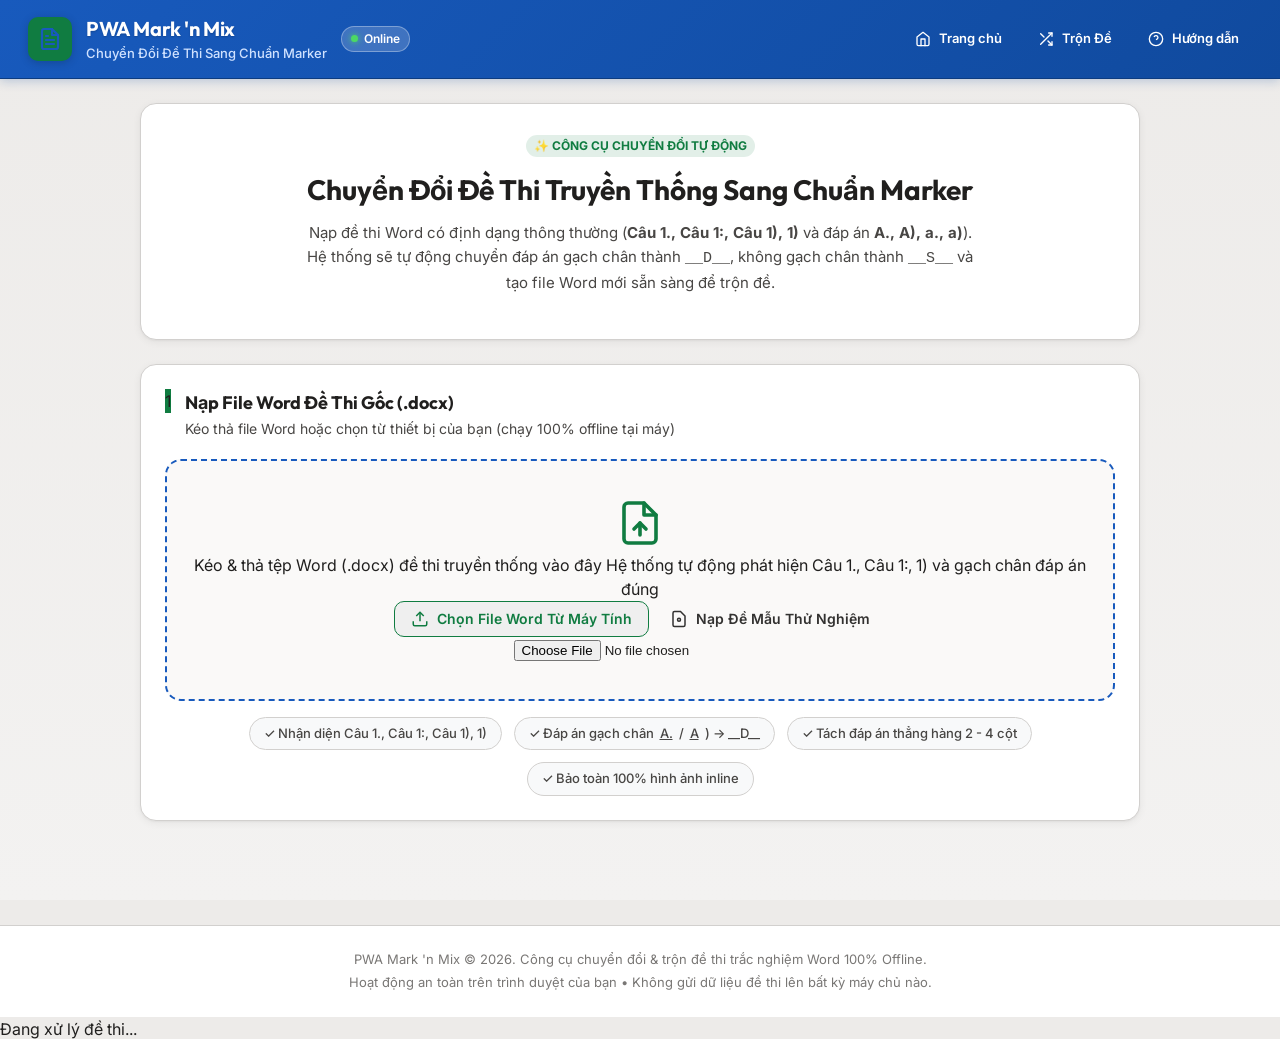
==== convert.html @ 6768a071 "feat: add automated docx marker conversion tool and UI" ====
<!DOCTYPE html>
<html lang="vi" data-theme="light">
<head>
  <meta charset="UTF-8">
  <meta name="viewport" content="width=device-width, initial-scale=1.0, viewport-fit=cover">
  <title>Chuyển Đổi Marker Tự Động - PWA Mark 'n Mix</title>
  <meta name="description" content="Công cụ chuyển đổi tự động đề thi Word truyền thống (Câu 1, 2... A, B, C, D... gạch chân đáp án) sang chuẩn marker __QUESTION__, __D__, __S__ và xuất file Word mới.">
  <meta name="theme-color" content="#185abd">
  <meta name="mobile-web-app-capable" content="yes">
  <meta name="apple-mobile-web-app-capable" content="yes">
  <meta name="apple-mobile-web-app-status-bar-style" content="black-translucent">
  <meta name="apple-mobile-web-app-title" content="Convert Marker">

  <link rel="manifest" href="./manifest.webmanifest">
  <link rel="icon" type="image/png" sizes="192x192" href="./icons/icon-192.png">
  <link rel="apple-touch-icon" href="./icons/icon-192.png">

  <!-- Google Fonts: Inter & Outfit -->
  <link rel="preconnect" href="https://fonts.googleapis.com">
  <link rel="preconnect" href="https://fonts.gstatic.com" crossorigin>
  <link href="https://fonts.googleapis.com/css2?family=Inter:wght@400;500;600;700&family=Outfit:wght@600;700;800&display=swap" rel="stylesheet">

  <link rel="stylesheet" href="./css/style.css">

  <!-- Thư viện nội bộ đọc & ghi Word DOCX -->
  <script src="./libs/jszip.min.js"></script>
  <script src="./libs/docx.umd.js"></script>
</head>
<body>
  <div class="app-layout">
    <!-- Header ứng dụng -->
    <header class="app-header">
      <div class="header-brand">
        <div class="brand-logo" aria-hidden="true" style="background: #107c41;">
          <svg width="24" height="24" viewBox="0 0 24 24" fill="none" stroke="currentColor" stroke-width="2.2" stroke-linecap="round" stroke-linejoin="round">
            <path d="M14 2H6a2 2 0 0 0-2 2v16a2 2 0 0 0 2 2h12a2 2 0 0 0 2-2V8z"></path>
            <polyline points="14 2 14 8 20 8"></polyline>
            <line x1="16" y1="13" x2="8" y2="13"></line>
            <line x1="16" y1="17" x2="8" y2="17"></line>
            <polyline points="10 9 9 9 8 9"></polyline>
          </svg>
        </div>
        <div class="brand-info">
          <h1 class="brand-title">PWA Mark 'n Mix</h1>
          <p class="brand-subtitle">Chuyển Đổi Đề Thi Sang Chuẩn Marker</p>
        </div>
        <div id="netStatus" class="net-status-pill online" title="Trạng thái kết nối">
          <span class="status-dot"></span>
          <span class="status-text">Online</span>
        </div>
      </div>

      <div class="header-actions">
        <!-- Nút Về Trang chủ -->
        <a href="./index.html" class="btn btn-ghost btn-sm" aria-label="Trang chủ" title="Quay về Bảng điều khiển Trang chủ">
          <svg width="16" height="16" viewBox="0 0 24 24" fill="none" stroke="currentColor" stroke-width="2" stroke-linecap="round" stroke-linejoin="round">
            <path d="M3 9l9-7 9 7v11a2 2 0 0 1-2 2H5a2 2 0 0 1-2-2z"></path>
            <polyline points="9 22 9 12 15 12 15 22"></polyline>
          </svg>
          <span class="btn-label">Trang chủ</span>
        </a>

        <!-- Nút Sang trang Trộn đề -->
        <a href="./mix.html" class="btn btn-ghost btn-sm" aria-label="Trộn đề" title="Đến công cụ Trộn đề thi">
          <svg width="16" height="16" viewBox="0 0 24 24" fill="none" stroke="currentColor" stroke-width="2" stroke-linecap="round" stroke-linejoin="round">
            <polyline points="16 3 21 3 21 8"></polyline>
            <line x1="4" y1="20" x2="21" y2="3"></line>
            <polyline points="21 16 21 21 16 21"></polyline>
            <line x1="15" y1="15" x2="21" y2="21"></line>
            <line x1="4" y1="4" x2="9" y2="9"></line>
          </svg>
          <span class="btn-label">Trộn Đề</span>
        </a>

        <!-- Nút Mở trang Hướng dẫn -->
        <a href="./huong-dan-marker.html" target="_blank" class="btn btn-ghost btn-sm" aria-label="Hướng dẫn sử dụng marker" title="Xem hướng dẫn chi tiết quy tắc đánh marker">
          <svg width="16" height="16" viewBox="0 0 24 24" fill="none" stroke="currentColor" stroke-width="2">
            <circle cx="12" cy="12" r="10"></circle>
            <path d="M9.09 9a3 3 0 0 1 5.83 1c0 2-3 3-3 3"></path>
            <line x1="12" y1="17" x2="12.01" y2="17"></line>
          </svg>
          <span class="btn-label">Hướng dẫn</span>
        </a>
      </div>
    </header>

    <!-- Nội dung chính -->
    <main class="convert-container">

      <!-- Banner Giới thiệu tính năng -->
      <section class="section-card" style="margin-bottom: 24px; text-align: center; padding: 28px 24px;">
        <span class="badge" style="background: rgba(16, 124, 65, 0.12); color: #107c41; font-weight: 700; margin-bottom: 12px; display: inline-block;">
          ✨ CÔNG CỤ CHUYỂN ĐỔI TỰ ĐỘNG
        </span>
        <h2 style="font-family: var(--font-heading); font-size: 1.75rem; color: var(--text-primary); margin-bottom: 10px;">
          Chuyển Đổi Đề Thi Truyền Thống Sang Chuẩn Marker
        </h2>
        <p style="color: var(--text-secondary); max-width: 680px; margin: 0 auto 16px; font-size: 0.9375rem; line-height: 1.6;">
          Nạp đề thi Word có định dạng thông thường (<strong>Câu 1., Câu 1:, Câu 1), 1)</strong> và đáp án <strong>A., A), a., a)</strong>). Hệ thống sẽ tự động chuyển đáp án gạch chân thành <code>__D__</code>, không gạch chân thành <code>__S__</code> và tạo file Word mới sẵn sàng để trộn đề.
        </p>
      </section>

      <!-- KHU VỰC NẠP FILE WORD TRUYỀN THỐNG -->
      <section class="section-card upload-section" aria-labelledby="uploadHeading" style="margin-bottom: 24px;">
        <div class="section-header">
          <div class="section-title-group">
            <div class="step-indicator" style="background: #107c41;">1</div>
            <div>
              <h2 id="uploadHeading" class="section-title">Nạp File Word Đề Thi Gốc (.docx)</h2>
              <p class="section-desc">Kéo thả file Word hoặc chọn từ thiết bị của bạn (chạy 100% offline tại máy)</p>
            </div>
          </div>
        </div>

        <div class="dropzone-container">
          <div id="dropzoneConvert" class="dropzone" tabindex="0" role="button" aria-label="Kéo thả file Word đề thi vào đây hoặc bấm để chọn file">
            <div class="dropzone-icon" aria-hidden="true" style="color: #107c41;">
              <svg width="48" height="48" viewBox="0 0 24 24" fill="none" stroke="currentColor" stroke-width="1.8" stroke-linecap="round" stroke-linejoin="round">
                <path d="M14 2H6a2 2 0 0 0-2 2v16a2 2 0 0 0 2 2h12a2 2 0 0 0 2-2V8z"></path>
                <polyline points="14 2 14 8 20 8"></polyline>
                <polyline points="12 18 12 12 9 15"></polyline>
                <polyline points="12 12 15 15"></polyline>
              </svg>
            </div>
            <div class="dropzone-text">
              <span class="dropzone-title">Kéo &amp; thả tệp Word (.docx) đề thi truyền thống vào đây</span>
              <span class="dropzone-hint">Hệ thống tự động phát hiện Câu 1., Câu 1:, 1) và gạch chân đáp án đúng</span>
            </div>
            <div class="dropzone-actions">
              <button id="btnSelectFile" type="button" class="btn btn-outline" style="border-color: #107c41; color: #107c41;">
                <svg width="18" height="18" viewBox="0 0 24 24" fill="none" stroke="currentColor" stroke-width="2">
                  <path d="M21 15v4a2 2 0 0 1-2 2H5a2 2 0 0 1-2-2v-4"/>
                  <polyline points="17 8 12 3 7 8"/>
                  <line x1="12" y1="3" x2="12" y2="15"/>
                </svg>
                <span>Chọn File Word Từ Máy Tính</span>
              </button>
              <button id="btnLoadSampleTrad" type="button" class="btn btn-ghost" title="Dùng thử dữ liệu mẫu truyền thống có sẵn">
                <svg width="18" height="18" viewBox="0 0 24 24" fill="none" stroke="currentColor" stroke-width="2">
                  <path d="M14 2H6a2 2 0 0 0-2 2v16a2 2 0 0 0 2 2h12a2 2 0 0 0 2-2V8z"></path>
                  <circle cx="12" cy="13" r="2"></circle>
                </svg>
                <span>Nạp Đề Mẫu Thử Nghiệm</span>
              </button>
            </div>
            <input id="fileInputConvert" type="file" accept=".docx,application/vnd.openxmlformats-officedocument.wordprocessingml.document" class="sr-only" aria-label="Chọn file docx">
          </div>
        </div>

        <div style="display: flex; gap: 12px; flex-wrap: wrap; margin-top: 16px; justify-content: center;">
          <span class="hub-feature-pill">✓ Nhận diện Câu 1., Câu 1:, Câu 1), 1)</span>
          <span class="hub-feature-pill">✓ Đáp án gạch chân <u>A.</u> / <u>A</u>) &rarr; __D__</span>
          <span class="hub-feature-pill">✓ Tách đáp án thẳng hàng 2 - 4 cột</span>
          <span class="hub-feature-pill">✓ Bảo toàn 100% hình ảnh inline</span>
        </div>
      </section>

      <!-- KHU VỰC KẾT QUẢ CHUYỂN ĐỔI (ẨN KHI CHƯA NẠP FILE) -->
      <div id="resultSection" class="hidden">

        <!-- Thanh thông tin file & Nút tải chính -->
        <div class="section-card" style="margin-bottom: 24px; padding: 20px 24px;">
          <div style="display: flex; align-items: center; justify-content: space-between; flex-wrap: wrap; gap: 16px;">
            <div style="display: flex; align-items: center; gap: 12px;">
              <div style="width: 40px; height: 40px; border-radius: 8px; background: rgba(16, 124, 65, 0.1); color: #107c41; display: flex; align-items: center; justify-content: center;">
                <svg width="22" height="22" viewBox="0 0 24 24" fill="none" stroke="currentColor" stroke-width="2">
                  <path d="M14 2H6a2 2 0 0 0-2 2v16a2 2 0 0 0 2 2h12a2 2 0 0 0 2-2V8z"></path>
                  <polyline points="14 2 14 8 20 8"></polyline>
                </svg>
              </div>
              <div>
                <div style="font-size: 0.8125rem; color: var(--text-muted); font-weight: 500;">Tệp nguồn đã phân tích:</div>
                <div id="sourceFileName" style="font-size: 1.0625rem; font-weight: 700; color: var(--text-primary);">de_thi.docx</div>
              </div>
            </div>

            <div style="display: flex; gap: 10px; flex-wrap: wrap;">
              <!-- Nút chính: Tải File Word Đã Gắn Marker -->
              <button id="btnDownloadConvertedDocx" class="btn btn-primary" type="button" style="background: #107c41; border-color: #107c41;">
                <svg width="18" height="18" viewBox="0 0 24 24" fill="none" stroke="currentColor" stroke-width="2">
                  <path d="M21 15v4a2 2 0 0 1-2 2H5a2 2 0 0 1-2-2v-4"/>
                  <polyline points="7 10 12 15 17 10"/>
                  <line x1="12" y1="15" x2="12" y2="3"/>
                </svg>
                <span>Tải File Word Đã Gắn Marker (.docx)</span>
              </button>

              <!-- Nút chuyển sang trang Trộn đề -->
              <button id="btnOpenInMixer" class="btn btn-outline" type="button" title="Mở trực tiếp file vừa chuyển đổi sang trang Trộn Đề">
                <svg width="18" height="18" viewBox="0 0 24 24" fill="none" stroke="currentColor" stroke-width="2">
                  <polyline points="16 3 21 3 21 8"></polyline>
                  <line x1="4" y1="20" x2="21" y2="3"></line>
                </svg>
                <span>Chuyển Sang Trộn Đề &rarr;</span>
              </button>
            </div>
          </div>
        </div>

        <!-- 4 Khối thống kê kết quả -->
        <div class="convert-stats-grid">
          <div class="convert-stat-card stat-q">
            <div class="convert-stat-icon">
              <svg width="22" height="22" viewBox="0 0 24 24" fill="none" stroke="currentColor" stroke-width="2">
                <circle cx="12" cy="12" r="10"></circle>
                <path d="M9.09 9a3 3 0 0 1 5.83 1c0 2-3 3-3 3"></path>
                <line x1="12" y1="17" x2="12.01" y2="17"></line>
              </svg>
            </div>
            <div class="convert-stat-info">
              <span id="statQuestions" class="convert-stat-val">0</span>
              <span class="convert-stat-label">Tổng số câu hỏi</span>
            </div>
          </div>

          <div class="convert-stat-card stat-d">
            <div class="convert-stat-icon">
              <svg width="22" height="22" viewBox="0 0 24 24" fill="none" stroke="currentColor" stroke-width="2">
                <polyline points="20 6 9 17 4 12"></polyline>
              </svg>
            </div>
            <div class="convert-stat-info">
              <span id="statD" class="convert-stat-val">0</span>
              <span class="convert-stat-label">Đáp án đúng (__D__)</span>
            </div>
          </div>

          <div class="convert-stat-card stat-s">
            <div class="convert-stat-icon">
              <svg width="22" height="22" viewBox="0 0 24 24" fill="none" stroke="currentColor" stroke-width="2">
                <line x1="18" y1="6" x2="6" y2="18"></line>
                <line x1="6" y1="6" x2="18" y2="18"></line>
              </svg>
            </div>
            <div class="convert-stat-info">
              <span id="statS" class="convert-stat-val">0</span>
              <span class="convert-stat-label">Đáp án sai (__S__)</span>
            </div>
          </div>

          <div class="convert-stat-card stat-warn">
            <div class="convert-stat-icon">
              <svg width="22" height="22" viewBox="0 0 24 24" fill="none" stroke="currentColor" stroke-width="2">
                <path d="M10.29 3.86L1.82 18a2 2 0 0 0 1.71 3h16.94a2 2 0 0 0 1.71-3L13.71 3.86a2 2 0 0 0-3.42 0z"></path>
                <line x1="12" y1="9" x2="12" y2="13"></line>
                <line x1="12" y1="17" x2="12.01" y2="17"></line>
              </svg>
            </div>
            <div class="convert-stat-info">
              <span id="statWarningsCount" class="convert-stat-val">0</span>
              <span class="convert-stat-label">Vấn đề cần lưu ý</span>
            </div>
          </div>
        </div>

        <!-- Khung hiển thị cảnh báo nếu có -->
        <div id="warningContainer" class="hidden" style="margin-bottom: 24px;"></div>

        <!-- Khung xem trước bản chuyển đổi -->
        <section class="section-card" style="margin-bottom: 32px;">
          <div class="preview-tabs-bar">
            <div class="preview-tabs-group">
              <button id="btnTabVisual" class="tab-btn active" type="button">
                <svg width="16" height="16" viewBox="0 0 24 24" fill="none" stroke="currentColor" stroke-width="2">
                  <rect x="3" y="3" width="18" height="18" rx="2" ry="2"></rect>
                  <line x1="9" y1="3" x2="9" y2="21"></line>
                </svg>
                <span>Xem Trước Trực Quan</span>
              </button>
              <button id="btnTabCode" class="tab-btn" type="button">
                <svg width="16" height="16" viewBox="0 0 24 24" fill="none" stroke="currentColor" stroke-width="2">
                  <polyline points="16 18 22 12 16 6"></polyline>
                  <polyline points="8 6 2 12 8 18"></polyline>
                </svg>
                <span>Mã Marker Thuần</span>
              </button>
            </div>

            <button id="btnCopyMarkerText" class="btn btn-ghost btn-sm" type="button" title="Sao chép toàn bộ mã marker">
              <svg width="16" height="16" viewBox="0 0 24 24" fill="none" stroke="currentColor" stroke-width="2">
                <rect x="9" y="9" width="13" height="13" rx="2" ry="2"></rect>
                <path d="M5 15H4a2 2 0 0 1-2-2V4a2 2 0 0 1 2-2h9a2 2 0 0 1 2 2v1"></path>
              </svg>
              <span>Sao Chép Mã Marker</span>
            </button>
          </div>

          <!-- Tab 1: Bản xem trước kiểu trang Word -->
          <div id="visualPreviewContainer"></div>

          <!-- Tab 2: Textarea mã marker -->
          <div id="codePreviewContainer" class="hidden">
            <textarea id="rawMarkerTextarea" class="raw-textarea" readonly spellcheck="false" title="Mã Marker của đề thi"></textarea>
          </div>
        </section>

      </div>

    </main>

    <!-- FOOTER -->
    <footer style="text-align: center; padding: 24px 20px; color: var(--text-muted); font-size: 0.8125rem; border-top: 1px solid var(--border-medium); background: var(--bg-surface);">
      <p style="margin-bottom: 4px;">PWA Mark 'n Mix &copy; 2026. Công cụ chuyển đổi &amp; trộn đề thi trắc nghiệm Word 100% Offline.</p>
      <p>Hoạt động an toàn trên trình duyệt của bạn &bull; Không gửi dữ liệu đề thi lên bất kỳ máy chủ nào.</p>
    </footer>

    <!-- MODAL CẢNH BÁO HÌNH ẢNH KHÔNG PHẢI INLINE (FLOATING IMAGES) -->
    <div id="nonInlineModal" class="modal-backdrop" role="dialog" aria-modal="true" aria-labelledby="nonInlineModalTitle">
      <div class="modal-panel modal-panel-warning">
        <div class="modal-header">
          <div class="modal-title-group">
            <div class="modal-icon-badge warning" aria-hidden="true">
              <svg width="22" height="22" viewBox="0 0 24 24" fill="none" stroke="currentColor" stroke-width="2.2" stroke-linecap="round" stroke-linejoin="round">
                <path d="M10.29 3.86L1.82 18a2 2 0 0 0 1.71 3h16.94a2 2 0 0 0 1.71-3L13.71 3.86a2 2 0 0 0-3.42 0z"></path>
                <line x1="12" y1="9" x2="12" y2="13"></line>
                <line x1="12" y1="17" x2="12.01" y2="17"></line>
              </svg>
            </div>
            <div>
              <h3 id="nonInlineModalTitle" class="modal-title">Phát Hiện Hình Ảnh Chưa Đặt In Line with Text</h3>
              <p class="modal-subtitle">Chỉ định dạng <strong>In Line with Text</strong> mới đảm bảo bám đúng vào câu hỏi</p>
            </div>
          </div>
          <button id="btnCloseNonInlineModal" class="btn-icon modal-close-btn" aria-label="Đóng cảnh báo" title="Đóng cửa sổ (Esc)">
            <svg width="20" height="20" viewBox="0 0 24 24" fill="none" stroke="currentColor" stroke-width="2.5" stroke-linecap="round" stroke-linejoin="round">
              <line x1="18" y1="6" x2="6" y2="18"></line>
              <line x1="6" y1="6" x2="18" y2="18"></line>
            </svg>
          </button>
        </div>

        <div class="modal-body">
          <div class="alert-box alert-warning">
            <div class="alert-content">
              Phát hiện <strong id="nonInlineCount">0 hình ảnh</strong> trong file Word gốc đang ở dạng <strong>ảnh nổi (Square, Tight, Behind/In Front of Text...)</strong>.
              <br>Trong Word, bạn vui lòng bấm chuột phải vào ảnh &rarr; <strong>Wrap Text</strong> &rarr; Chọn <strong>In Line with Text</strong> để ảnh không bị trôi khi trộn đề.
            </div>
          </div>
          <div id="nonInlineList" class="non-inline-list"></div>
        </div>

        <div class="modal-footer">
          <button id="btnDismissNonInline" class="btn btn-primary" type="button">Đã Hiểu, Tiếp Tục</button>
        </div>
      </div>
    </div>

    <!-- MÀN HÌNH CHỜ XỬ LÝ (LOADING OVERLAY) -->
    <div id="loadingOverlay" class="loading-overlay" role="status" aria-live="assertive">
      <div class="loading-card">
        <div class="loading-spinner"></div>
        <p id="loadingMessage" class="loading-text">Đang xử lý đề thi...</p>
      </div>
    </div>

    <!-- Toast / Snackbar thông báo -->
    <div id="snackbar" class="snackbar" role="status" aria-live="polite"></div>
  </div>

  <!-- Script bó ứng dụng độc lập -->
  <script src="./js/convert.bundle.js"></script>
</body>
</html>
---- css/style.css ----
/* ==========================================================================
   PWA Mark 'n Mix - Design System & Modern Stylesheet
   Colors, Glassmorphism, Micro-interactions, Responsive Layout
   ========================================================================== */

:root {
  /* Microsoft Word 365 Light Theme (Duy nhất) */
  --bg-primary: #edebe9;         /* Nền canvas xám đặc trưng trang soạn thảo Word */
  --bg-surface: #ffffff;         /* Nền giấy trắng tinh khiết của tài liệu Word */
  --bg-surface-elevated: #f8f9fa;/* Nền dải Ribbon & Card */
  --bg-surface-hover: #e5e5e5;   /* Màu hover trung tính chuẩn Fluent UI */
  --bg-input: #ffffff;           /* Ô nhập liệu nền trắng */

  --border-subtle: #edebe9;
  --border-medium: #d2d0ce;      /* Viền xám trang Word chuẩn */
  --border-focus: #185abd;       /* Xanh dương thương hiệu Microsoft Word */

  --text-primary: #201f1e;       /* Màu chữ đen than chuẩn Fluent */
  --text-secondary: #484644;     /* Màu chữ thứ cấp */
  --text-muted: #797775;         /* Màu chữ chú thích mờ */

  /* Microsoft Word Brand Blue */
  --primary: #185abd;            /* Xanh Word 365 */
  --primary-hover: #104a9e;      /* Xanh Word đậm khi hover */
  --primary-glow: rgba(24, 90, 189, 0.28);
  --primary-subtle: rgba(24, 90, 189, 0.08);

  /* Semantic Colors */
  --success: #107c41;            /* Xanh lá Microsoft Excel/Office */
  --success-glow: rgba(16, 124, 65, 0.2);
  --success-subtle: rgba(16, 124, 65, 0.08);

  --danger: #c42b1c;             /* Đỏ Microsoft Office */
  --danger-glow: rgba(196, 43, 28, 0.2);
  --danger-subtle: rgba(196, 43, 28, 0.08);

  --warning: #d83b01;            /* Cam Office */
  --warning-subtle: rgba(216, 59, 1, 0.08);

  --radius-sm: 6px;
  --radius-md: 10px;
  --radius-lg: 16px;
  --radius-xl: 22px;
  --radius-full: 9999px;

  --shadow-sm: 0 1px 3px rgba(0, 0, 0, 0.07);
  --shadow-md: 0 3px 10px rgba(0, 0, 0, 0.07), 0 1px 3px rgba(0, 0, 0, 0.04);
  --shadow-lg: 0 8px 24px rgba(0, 0, 0, 0.1), 0 2px 6px rgba(0, 0, 0, 0.05);
  --shadow-glow: 0 0 18px rgba(24, 90, 189, 0.25);

  --font-sans: 'Inter', -apple-system, BlinkMacSystemFont, 'Segoe UI', Roboto, sans-serif;
  --font-heading: 'Outfit', var(--font-sans);

  --transition-fast: 0.15s ease;
  --transition-normal: 0.25s cubic-bezier(0.4, 0, 0.2, 1);
}

[data-theme="light"] {
  /* Đồng bộ đầy đủ các biến cho data-theme="light" */
  --bg-primary: #edebe9;
  --bg-surface: #ffffff;
  --bg-surface-elevated: #f8f9fa;
  --bg-surface-hover: #e5e5e5;
  --bg-input: #ffffff;
  --border-subtle: #edebe9;
  --border-medium: #d2d0ce;
  --border-focus: #185abd;
  --text-primary: #201f1e;
  --text-secondary: #484644;
  --text-muted: #797775;
  --primary: #185abd;
  --primary-hover: #104a9e;
  --primary-glow: rgba(24, 90, 189, 0.28);
  --primary-subtle: rgba(24, 90, 189, 0.08);
  --success: #107c41;
  --danger: #c42b1c;
  --warning: #d83b01;
}

/* Base Reset */
*, *::before, *::after {
  box-sizing: border-box;
  margin: 0;
  padding: 0;
}

html {
  font-size: 16px;
  -webkit-font-smoothing: antialiased;
  -moz-osx-font-smoothing: grayscale;
}

body {
  font-family: var(--font-sans);
  background-color: var(--bg-primary);
  color: var(--text-primary);
  line-height: 1.5;
  min-height: 100vh;
  background-image: linear-gradient(180deg, #edebe9 0%, #f3f2f1 100%);
  background-attachment: fixed;
}

.app-layout {
  display: flex;
  flex-direction: column;
  min-height: 100vh;
}

/* ==========================================================================
   Header Styles (Thanh Ribbon Chuẩn Microsoft Word)
   ========================================================================== */
.app-header {
  position: sticky;
  top: 0;
  z-index: 50;
  display: flex;
  align-items: center;
  justify-content: space-between;
  padding: 14px 28px;
  background: linear-gradient(135deg, #185abd 0%, #104a9e 100%);
  border-bottom: 1px solid #0d3c80;
  box-shadow: 0 2px 10px rgba(16, 74, 158, 0.25);
}

.header-brand {
  display: flex;
  align-items: center;
  gap: 14px;
}

.brand-logo {
  display: flex;
  align-items: center;
  justify-content: center;
  width: 44px;
  height: 44px;
  border-radius: var(--radius-md);
  background: linear-gradient(135deg, var(--primary), #8b5cf6);
  color: #ffffff;
  box-shadow: 0 4px 14px var(--primary-glow);
  flex-shrink: 0;
}

.brand-title {
  font-family: var(--font-heading);
  font-size: 1.25rem;
  font-weight: 700;
  letter-spacing: -0.02em;
  background: linear-gradient(to right, #ffffff, #cbd5e1);
  -webkit-background-clip: text;
  -webkit-text-fill-color: transparent;
}

.brand-subtitle {
  font-size: 0.8125rem;
  color: var(--text-muted);
  font-weight: 500;
}

.net-status-pill {
  display: inline-flex;
  align-items: center;
  gap: 6px;
  padding: 3px 9px;
  border-radius: var(--radius-full);
  font-size: 0.75rem;
  font-weight: 600;
  background: var(--bg-surface-elevated);
  border: 1px solid var(--border-subtle);
  color: var(--text-secondary);
}

.net-status-pill .status-dot {
  width: 7px;
  height: 7px;
  border-radius: 50%;
  background-color: var(--success);
  box-shadow: 0 0 8px var(--success);
}

.net-status-pill.offline .status-dot {
  background-color: var(--danger);
  box-shadow: 0 0 8px var(--danger);
}

.header-actions {
  display: flex;
  align-items: center;
  gap: 10px;
}

/* ==========================================================================
   Buttons & Core Controls
   ========================================================================== */
.btn {
  display: inline-flex;
  align-items: center;
  justify-content: center;
  gap: 8px;
  font-family: var(--font-sans);
  font-size: 0.875rem;
  font-weight: 600;
  border-radius: var(--radius-md);
  padding: 8px 16px;
  cursor: pointer;
  border: 1px solid transparent;
  transition: all var(--transition-fast);
  text-decoration: none;
  user-select: none;
}

.btn:focus-visible {
  outline: 2px solid var(--border-focus);
  outline-offset: 2px;
}

.btn-primary {
  background: linear-gradient(135deg, var(--primary), #4f46e5);
  color: #ffffff;
  box-shadow: 0 2px 8px var(--primary-glow);
}

.btn-primary:hover:not(:disabled) {
  background: linear-gradient(135deg, #4f46e5, #4338ca);
  box-shadow: 0 4px 14px var(--primary-glow);
  transform: translateY(-1px);
}

.btn-primary:disabled {
  opacity: 0.45;
  cursor: not-allowed;
  transform: none;
  box-shadow: none;
}

.btn-secondary {
  background: var(--bg-surface-elevated);
  color: var(--text-primary);
  border: 1px solid var(--border-medium);
}

.btn-secondary:hover:not(:disabled) {
  background: var(--bg-surface-hover);
  border-color: var(--text-muted);
}

.btn-ghost {
  background: transparent;
  color: var(--text-secondary);
}

.btn-ghost:hover:not(:disabled) {
  background: var(--bg-surface-hover);
  color: var(--text-primary);
}

.btn-icon {
  display: inline-flex;
  align-items: center;
  justify-content: center;
  width: 36px;
  height: 36px;
  border-radius: var(--radius-md);
  background: var(--bg-surface);
  border: 1px solid var(--border-subtle);
  color: var(--text-secondary);
  cursor: pointer;
  transition: all var(--transition-fast);
}

.btn-icon:hover {
  background: var(--bg-surface-hover);
  color: var(--text-primary);
  border-color: var(--border-medium);
}

.btn-sm {
  padding: 6px 12px;
  font-size: 0.8125rem;
}

.btn-xs {
  padding: 4px 10px;
  font-size: 0.75rem;
}

.btn-lg {
  padding: 12px 24px;
  font-size: 1rem;
}

.btn-xl {
  padding: 14px 32px;
  font-size: 1.0625rem;
}

.btn-block {
  width: 100%;
}

.hidden {
  display: none !important;
}

/* ==========================================================================
   Main Container & Cards
   ========================================================================== */
.main-container {
  max-width: 1200px;
  width: 100%;
  margin: 0 auto;
  padding: 24px 20px 80px 20px;
  display: flex;
  flex-direction: column;
  gap: 24px;
}

.section-card {
  background: var(--bg-surface);
  border: 1px solid var(--border-subtle);
  border-radius: var(--radius-lg);
  padding: 24px;
  box-shadow: var(--shadow-sm);
  transition: border-color var(--transition-fast);
}

.section-card:hover {
  border-color: var(--border-medium);
}

.section-header {
  display: flex;
  align-items: flex-start;
  justify-content: space-between;
  gap: 16px;
  margin-bottom: 20px;
}

.section-title-group {
  display: flex;
  align-items: flex-start;
  gap: 14px;
}

.section-icon {
  display: flex;
  align-items: center;
  justify-content: center;
  width: 40px;
  height: 40px;
  border-radius: var(--radius-md);
  background: var(--primary-subtle);
  color: var(--primary);
  flex-shrink: 0;
}

.section-title {
  font-family: var(--font-heading);
  font-size: 1.125rem;
  font-weight: 700;
  color: var(--text-primary);
}

.section-desc {
  font-size: 0.875rem;
  color: var(--text-secondary);
  margin-top: 2px;
}

/* ==========================================================================
   Upload & Dropzone Area
   ========================================================================== */
.upload-header-actions {
  display: flex;
  align-items: center;
  gap: 10px;
  flex-wrap: wrap;
}

.dropzone {
  display: block;
  position: relative;
  border: 2px dashed var(--border-medium);
  border-radius: var(--radius-lg);
  padding: 38px 24px;
  background: var(--bg-surface-elevated);
  text-align: center;
  cursor: pointer;
  transition: all var(--transition-normal);
  overflow: hidden;
  user-select: none;
}

.dropzone::before {
  content: '';
  position: absolute;
  inset: 0;
  background: radial-gradient(circle at center, var(--primary-subtle), transparent 70%);
  opacity: 0;
  transition: opacity var(--transition-normal);
  pointer-events: none;
}

.dropzone:hover, .dropzone.dragover {
  border-color: var(--primary);
  background: var(--bg-surface-hover);
  transform: translateY(-2px);
  box-shadow: 0 8px 24px var(--primary-glow);
}

.dropzone:hover::before, .dropzone.dragover::before {
  opacity: 1;
}

.file-input-hidden {
  position: absolute;
  width: 0.1px;
  height: 0.1px;
  opacity: 0;
  overflow: hidden;
  z-index: -1;
  pointer-events: none;
}

.dropzone-content {
  position: relative;
  z-index: 1;
  display: flex;
  flex-direction: column;
  align-items: center;
  gap: 12px;
}

.dropzone-icon-circle {
  display: flex;
  align-items: center;
  justify-content: center;
  width: 64px;
  height: 64px;
  border-radius: 50%;
  background: var(--primary-subtle);
  color: var(--primary);
  box-shadow: 0 4px 18px var(--primary-glow);
  transition: transform var(--transition-normal);
}

.dropzone:hover .dropzone-icon-circle {
  transform: scale(1.08);
}

.dropzone-primary-text {
  font-size: 1.0625rem;
  color: var(--text-primary);
  font-weight: 500;
}

.dropzone-btn-wrap {
  margin: 8px 0;
}

.dropzone-action-btn {
  pointer-events: none; /* Sự kiện click sẽ được chuyển trực tiếp đến label để mở file dialog ngay lập tức */
  box-shadow: 0 4px 14px var(--primary-glow);
  display: inline-flex;
  align-items: center;
  gap: 8px;
}

.dropzone-secondary-text {
  font-size: 0.8125rem;
  color: var(--text-muted);
  margin-top: 2px;
}

/* Loaded File Card */
.loaded-file-card {
  margin-top: 18px;
  padding: 16px 20px;
  background: var(--bg-surface-elevated);
  border: 1px solid var(--border-medium);
  border-radius: var(--radius-md);
  display: flex;
  flex-direction: column;
  gap: 14px;
  animation: fadeIn 0.3s ease;
}

.loaded-file-header {
  display: flex;
  align-items: center;
  gap: 16px;
}

.loaded-file-icon {
  display: flex;
  align-items: center;
  justify-content: center;
  width: 44px;
  height: 44px;
  border-radius: var(--radius-md);
  background: var(--success-subtle);
  color: var(--success);
  flex-shrink: 0;
}

.loaded-file-info {
  flex: 1;
  min-width: 0;
}

.file-name-row {
  display: flex;
  align-items: center;
  gap: 10px;
  margin-bottom: 4px;
}

.file-name {
  font-weight: 700;
  font-size: 0.9375rem;
  color: var(--text-primary);
  white-space: nowrap;
  overflow: hidden;
  text-overflow: ellipsis;
}

.badge {
  display: inline-flex;
  align-items: center;
  padding: 2px 8px;
  border-radius: var(--radius-full);
  font-size: 0.75rem;
  font-weight: 600;
}

.badge-success {
  background: var(--success-subtle);
  color: var(--success);
  border: 1px solid rgba(16, 185, 129, 0.3);
}

.badge-danger {
  background: var(--danger-subtle);
  color: var(--danger);
  border: 1px solid rgba(239, 68, 68, 0.3);
}

.file-meta-row {
  font-size: 0.8125rem;
  color: var(--text-secondary);
  display: flex;
  align-items: center;
  gap: 8px;
}

.bullet {
  color: var(--text-muted);
}

/* Error Banner */
.error-banner {
  background: var(--danger-subtle);
  border: 1px solid rgba(239, 68, 68, 0.35);
  border-radius: var(--radius-md);
  padding: 14px 18px;
  color: var(--text-primary);
}

.error-banner-header {
  display: flex;
  align-items: center;
  gap: 10px;
  color: var(--danger);
  font-weight: 700;
  margin-bottom: 8px;
}

.error-list {
  list-style: none;
  padding-left: 28px;
  display: flex;
  flex-direction: column;
  gap: 6px;
  font-size: 0.875rem;
}

.error-list li {
  position: relative;
  line-height: 1.4;
}

.error-list li::before {
  content: '•';
  position: absolute;
  left: -16px;
  color: var(--danger);
  font-size: 1.2rem;
}

/* ==========================================================================
   Image Warning Banner (Non-InLine Images)
   ========================================================================== */
.image-warning-banner {
  margin-top: 16px;
  background: #fffbeb;
  border: 1px solid #fde68a;
  border-left: 4px solid #f59e0b;
  border-radius: var(--radius-md);
  padding: 16px 20px;
  color: #1e293b;
  box-shadow: 0 4px 14px rgba(245, 158, 11, 0.08);
}

.image-warning-header {
  display: flex;
  align-items: flex-start;
  gap: 12px;
  margin-bottom: 12px;
}

.image-warning-icon-wrap {
  background: #fef3c7;
  color: #d97706;
  width: 36px;
  height: 36px;
  border-radius: 8px;
  display: flex;
  align-items: center;
  justify-content: center;
  flex-shrink: 0;
}

.image-warning-title-wrap {
  flex: 1;
}

.image-warning-title {
  font-weight: 700;
  font-size: 0.95rem;
  color: #92400e;
  margin-bottom: 4px;
}

.image-warning-desc {
  font-size: 0.875rem;
  color: #78350f;
  line-height: 1.5;
  margin: 0;
}

.image-warning-list-title {
  font-size: 0.8125rem;
  font-weight: 700;
  color: #b45309;
  text-transform: uppercase;
  letter-spacing: 0.5px;
  margin: 14px 0 8px 0;
}

.image-warning-list {
  list-style: none;
  padding: 0;
  margin: 0 0 14px 0;
  display: flex;
  flex-direction: column;
  gap: 8px;
}

.image-warning-item {
  display: flex;
  align-items: center;
  gap: 12px;
  background: #ffffff;
  border: 1px solid #fef08a;
  border-radius: 8px;
  padding: 10px 14px;
  box-shadow: 0 1px 3px rgba(0, 0, 0, 0.03);
}

.image-warning-thumb-box {
  width: 54px;
  height: 54px;
  border-radius: 6px;
  border: 1px solid #e2e8f0;
  background: #f8fafc;
  display: flex;
  align-items: center;
  justify-content: center;
  overflow: hidden;
  flex-shrink: 0;
}

.image-warning-thumb {
  width: 100%;
  height: 100%;
  object-fit: cover;
}

.image-warning-thumb-placeholder {
  font-size: 1.3rem;
}

.image-warning-details {
  flex: 1;
  min-width: 0;
  display: flex;
  flex-direction: column;
  gap: 3px;
}

.image-warning-name-row {
  display: flex;
  align-items: center;
  flex-wrap: wrap;
  gap: 8px;
}

.image-warning-name {
  font-size: 0.875rem;
  color: #1e293b;
  font-weight: 600;
}

.image-warning-snippet {
  font-size: 0.8125rem;
  color: #475569;
  white-space: nowrap;
  overflow: hidden;
  text-overflow: ellipsis;
}

.snippet-label {
  color: #94a3b8;
  font-weight: 500;
}

.image-warning-action-tip {
  font-size: 0.775rem;
  color: #b45309;
  font-weight: 500;
}

.image-warning-guide-card {
  background: rgba(254, 243, 199, 0.6);
  border: 1px dashed #f59e0b;
  border-radius: 8px;
  padding: 12px 16px;
  font-size: 0.84rem;
}

.guide-card-head {
  display: flex;
  align-items: center;
  gap: 8px;
  color: #92400e;
  font-size: 0.875rem;
  margin-bottom: 6px;
}

.guide-steps-list {
  margin: 0;
  padding-left: 20px;
  color: #78350f;
  line-height: 1.6;
}

.guide-steps-list li {
  margin-bottom: 3px;
}

.guide-tip-footer {
  margin-top: 8px;
  text-align: right;
}

.btn-guide-link {
  display: inline-flex;
  align-items: center;
  gap: 6px;
  font-size: 0.8125rem;
  font-weight: 600;
  color: #d97706;
  text-decoration: underline;
  transition: color 0.15s;
}

.btn-guide-link:hover {
  color: #b45309;
}

/* ==========================================================================
   Two-Column Configuration Layout
   ========================================================================== */
.config-grid {
  display: grid;
  grid-template-columns: 1fr 1fr;
  gap: 24px;
}

@media (max-width: 900px) {
  .config-grid {
    grid-template-columns: 1fr;
  }
}

.form-grid {
  display: grid;
  grid-template-columns: 1fr 1fr;
  gap: 16px;
}

@media (max-width: 580px) {
  .form-grid {
    grid-template-columns: 1fr;
  }
}

.form-group {
  display: flex;
  flex-direction: column;
  gap: 6px;
}

.form-group.full-width {
  grid-column: 1 / -1;
}

.form-label-row {
  display: flex;
  align-items: center;
  justify-content: space-between;
  gap: 8px;
}

.form-label {
  font-size: 0.8125rem;
  font-weight: 600;
  color: var(--text-secondary);
}

.field-warning-tag {
  display: inline-flex;
  align-items: center;
  gap: 4px;
  font-size: 0.72rem;
  font-weight: 700;
  color: #c42b1c;
  background: #fdf3f2;
  border: 1px solid #f8d7d5;
  padding: 1px 7px;
  border-radius: 4px;
  letter-spacing: 0.01em;
  animation: pulseWarning 2s infinite ease-in-out;
}

@keyframes pulseWarning {
  0%, 100% { opacity: 0.95; }
  50% { opacity: 0.6; }
}

.header-warning-notice {
  display: flex;
  align-items: center;
  gap: 10px;
  padding: 10px 14px;
  margin-bottom: 14px;
  background: #fff8f0;
  border: 1px solid #f9d9b7;
  border-left: 4px solid #d83b01;
  border-radius: var(--radius-sm, 4px);
  color: #7a2700;
  font-size: 0.8125rem;
  font-weight: 500;
  line-height: 1.4;
  transition: all var(--transition-fast);
}

.header-warning-notice .warning-icon {
  color: #d83b01;
  flex-shrink: 0;
}

.form-input, .form-select {
  font-family: var(--font-sans);
  font-size: 0.875rem;
  padding: 9px 12px;
  background: var(--bg-input);
  border: 1px solid var(--border-medium);
  border-radius: var(--radius-sm);
  color: var(--text-primary);
  transition: all var(--transition-fast);
  outline: none;
  width: 100%;
}

.form-input::placeholder {
  color: #a19f9d;
  font-style: italic;
  font-weight: 400;
}

.form-input.input-warning {
  border-color: #d83b01 !important;
  background-color: #fffdfc !important;
  box-shadow: 0 0 0 1px rgba(216, 59, 1, 0.25) !important;
}

.form-input.input-warning:focus {
  border-color: #c42b1c !important;
  box-shadow: 0 0 0 3px rgba(196, 43, 28, 0.2) !important;
}

.form-input:focus, .form-select:focus {
  border-color: var(--border-focus);
  box-shadow: 0 0 0 3px var(--primary-glow);
}

.form-input-sm {
  padding: 6px 10px;
  font-size: 0.8125rem;
}

/* Options Vertical List */
.options-vertical-list {
  display: flex;
  flex-direction: column;
  gap: 16px;
}

.option-row {
  display: flex;
  align-items: center;
  justify-content: space-between;
  gap: 16px;
  padding-bottom: 12px;
  border-bottom: 1px solid var(--border-subtle);
}

.option-row:last-child {
  border-bottom: none;
  padding-bottom: 0;
}

.option-label {
  display: flex;
  flex-direction: column;
}

.label-main {
  font-size: 0.875rem;
  font-weight: 600;
  color: var(--text-primary);
}

.label-hint {
  font-size: 0.75rem;
  color: var(--text-muted);
}

/* Stepper Component */
.stepper-box {
  display: inline-flex;
  align-items: center;
  border: 1px solid var(--border-medium);
  border-radius: var(--radius-sm);
  background: var(--bg-input);
  overflow: hidden;
}

.btn-stepper {
  width: 34px;
  height: 34px;
  display: flex;
  align-items: center;
  justify-content: center;
  background: transparent;
  border: none;
  color: var(--text-primary);
  font-size: 1.1rem;
  font-weight: 700;
  cursor: pointer;
  transition: background var(--transition-fast);
}

.btn-stepper:hover {
  background: var(--bg-surface-hover);
}

.stepper-input {
  width: 44px;
  height: 34px;
  text-align: center;
  background: transparent;
  border: none;
  color: var(--text-primary);
  font-weight: 700;
  font-size: 0.9375rem;
  outline: none;
  -moz-appearance: textfield;
}

.stepper-input::-webkit-outer-spin-button,
.stepper-input::-webkit-inner-spin-button {
  -webkit-appearance: none;
  margin: 0;
}

/* Exam Codes Chips */
.exam-codes-box {
  display: flex;
  flex-direction: column;
  gap: 8px;
  padding: 10px 14px;
  background: var(--bg-surface-elevated);
  border-radius: var(--radius-md);
  border: 1px solid var(--border-subtle);
}

.codes-label {
  font-size: 0.75rem;
  font-weight: 600;
  color: var(--text-secondary);
}

.exam-codes-container {
  display: flex;
  flex-wrap: wrap;
  gap: 8px;
}

.code-chip {
  display: inline-flex;
  align-items: center;
  gap: 4px;
  padding: 4px 10px;
  background: var(--bg-input);
  border: 1px solid var(--border-medium);
  border-radius: var(--radius-sm);
  font-size: 0.8125rem;
  font-weight: 700;
  color: var(--primary);
  cursor: pointer;
  transition: all var(--transition-fast);
}

.code-chip:hover {
  border-color: var(--primary);
  background: var(--primary-subtle);
}

.code-chip-input {
  width: 50px;
  padding: 2px 4px;
  font-size: 0.8125rem;
  font-weight: 700;
  color: var(--primary);
  background: var(--bg-input);
  border: 1px solid var(--primary);
  border-radius: var(--radius-sm);
  text-align: center;
  outline: none;
}

/* Segmented Control */
.segmented-control {
  display: inline-flex;
  padding: 3px;
  background: var(--bg-input);
  border: 1px solid var(--border-medium);
  border-radius: var(--radius-sm);
  gap: 2px;
}

.segment-item {
  position: relative;
  cursor: pointer;
}

.segment-item input {
  position: absolute;
  opacity: 0;
  pointer-events: none;
}

.segment-item span {
  display: block;
  padding: 5px 12px;
  border-radius: var(--radius-sm);
  font-size: 0.8125rem;
  font-weight: 600;
  color: var(--text-secondary);
  transition: all var(--transition-fast);
}

.segment-item input:checked + span {
  background: var(--primary);
  color: #ffffff;
  box-shadow: 0 2px 6px var(--primary-glow);
}

/* Switch Toggle */
.switch {
  position: relative;
  display: inline-block;
  width: 44px;
  height: 24px;
  flex-shrink: 0;
}

.switch input {
  opacity: 0;
  width: 0;
  height: 0;
}

.slider {
  position: absolute;
  cursor: pointer;
  inset: 0;
  background-color: var(--bg-surface-hover);
  border: 1px solid var(--border-medium);
  transition: var(--transition-normal);
  border-radius: var(--radius-full);
}

.slider::before {
  position: absolute;
  content: "";
  height: 18px;
  width: 18px;
  left: 2px;
  bottom: 2px;
  background-color: #ffffff;
  transition: var(--transition-normal);
  border-radius: 50%;
}

input:checked + .slider {
  background-color: var(--primary);
  border-color: var(--primary);
}

input:checked + .slider::before {
  transform: translateX(20px);
}

/* ==========================================================================
   Preview Section
   ========================================================================== */
.empty-state {
  text-align: center;
  padding: 44px 20px;
  color: var(--text-muted);
}

.empty-icon {
  margin-bottom: 12px;
  color: var(--text-muted);
}

.empty-title {
  font-size: 1rem;
  font-weight: 600;
  color: var(--text-secondary);
  margin-bottom: 6px;
}

.empty-desc {
  font-size: 0.875rem;
  max-width: 440px;
  margin: 0 auto;
}

.raw-view-container {
  margin-bottom: 20px;
  background: var(--bg-input);
  border: 1px solid var(--border-subtle);
  border-radius: var(--radius-md);
  padding: 14px;
}

.raw-view-header {
  display: flex;
  justify-content: space-between;
  font-size: 0.75rem;
  color: var(--text-muted);
  font-weight: 600;
  margin-bottom: 8px;
}

.raw-text-pre {
  font-family: ui-monospace, SFMono-Regular, Menlo, Monaco, Consolas, monospace;
  font-size: 0.8125rem;
  color: var(--text-secondary);
  white-space: pre-wrap;
  word-break: break-word;
  max-height: 220px;
  overflow-y: auto;
}

/* Group & Question Preview Cards */
.preview-group-box {
  margin-bottom: 24px;
  border: 1px solid var(--border-medium);
  border-radius: var(--radius-md);
  overflow: hidden;
  background: var(--bg-surface-elevated);
}

.preview-group-header {
  display: flex;
  align-items: center;
  justify-content: space-between;
  padding: 10px 16px;
  background: var(--bg-surface-hover);
  border-bottom: 1px solid var(--border-subtle);
  font-size: 0.875rem;
  font-weight: 700;
}

.group-mode-pill {
  display: inline-flex;
  align-items: center;
  gap: 6px;
  padding: 3px 8px;
  border-radius: var(--radius-sm);
  background: var(--primary-subtle);
  color: var(--primary);
  font-size: 0.75rem;
  font-weight: 700;
}

.preview-questions-list {
  display: flex;
  flex-direction: column;
  padding: 14px 16px;
  gap: 16px;
}

.question-card {
  padding: 16px;
  background: var(--bg-surface);
  border: 1px solid var(--border-subtle);
  border-radius: var(--radius-sm);
  display: flex;
  flex-direction: column;
  gap: 12px;
  font-family: 'Times New Roman', Times, serif;
  font-size: 1rem; /* 12pt */
}

.question-title-line {
  font-weight: 500;
  font-size: 1rem;
  color: var(--text-primary);
  line-height: 1.5;
  margin-bottom: 4px;
}

.question-title-line .exam-img-frame {
  margin: 6px 0 10px 0;
}

.question-qnum {
  color: var(--primary);
  font-weight: 700;
  margin-right: 6px;
}

.answers-grid {
  display: flex;
  flex-direction: column;
  gap: 8px;
  padding-left: 12px;
}

.answer-item {
  display: flex;
  align-items: flex-start;
  gap: 10px;
  font-size: 1rem;
  line-height: 1.5;
}

.ans-pill {
  display: inline-flex;
  align-items: center;
  justify-content: center;
  gap: 4px;
  padding: 1px 8px;
  border-radius: var(--radius-sm, 4px);
  font-size: 0.75rem;
  font-weight: 700;
  flex-shrink: 0;
  height: 22px;
  line-height: 22px;
  margin-top: 1px;
  letter-spacing: 0.02em;
}

.ans-pill.d {
  background-color: #107c41 !important;
  color: #ffffff !important;
  border: 1px solid #0e6b37 !important;
  box-shadow: 0 1px 2px rgba(16, 124, 65, 0.25);
}

.ans-pill.s {
  background-color: #d13438 !important;
  color: #ffffff !important;
  border: 1px solid #b71c1c !important;
  box-shadow: 0 1px 2px rgba(209, 52, 56, 0.25);
}

.ans-pill .lock-icon {
  font-size: 0.72rem;
  color: #ffffff !important;
  margin-left: 2px;
}

.answer-text {
  color: var(--text-primary);
  flex: 1;
  min-width: 0;
  line-height: 1.5;
  word-break: break-word;
}

/* Preserved run formatting from Word docx */
.q-bold {
  font-weight: 700;
  color: var(--text-primary);
}

.q-italic {
  font-style: italic;
}

.q-underline {
  text-decoration: underline;
  text-underline-offset: 2px;
}

/* ==========================================================================
   Exam Image Display (Bảo toàn chuẩn Frame & Tỉ lệ từ file Word gốc)
   ========================================================================== */
.exam-img-frame {
  display: inline-block;
  vertical-align: top;
  max-width: 100%;
  margin: 2px 6px;
}

.answer-item .exam-img-frame {
  margin: 2px 6px 4px 6px;
  vertical-align: top;
}

.exam-preview-img {
  display: block;
  max-width: 100%;
  height: auto;
  border-radius: var(--radius-sm, 4px);
  border: 1px solid var(--border-medium);
  background: #ffffff;
  box-shadow: 0 1px 3px rgba(0, 0, 0, 0.08);
  transition: transform var(--transition-fast), box-shadow var(--transition-fast), border-color var(--transition-fast);
  cursor: zoom-in;
}

.exam-preview-img:hover {
  transform: translateY(-1px);
  border-color: var(--primary);
  box-shadow: 0 4px 14px rgba(99, 102, 241, 0.22);
}

/* Modal Phóng to chi tiết ảnh (Image Lightbox) */
.modal-panel-img {
  max-width: 720px;
  background: var(--bg-surface);
}

.modal-body-img {
  display: flex;
  align-items: center;
  justify-content: center;
  padding: 24px;
  background: #090d16;
  border-radius: var(--radius-sm);
  overflow: auto;
}

.lightbox-img-full {
  max-width: 100%;
  max-height: 70vh;
  object-fit: contain;
  border-radius: 4px;
  box-shadow: 0 8px 32px rgba(0, 0, 0, 0.5);
  background: #ffffff;
}

/* ==========================================================================
   Action Footer
   ========================================================================== */
.action-footer {
  display: flex;
  justify-content: center;
  padding: 20px 0;
}

.btn-mix {
  min-width: 320px;
  height: 56px;
  font-size: 1.125rem;
  border-radius: var(--radius-xl);
  box-shadow: 0 8px 28px var(--primary-glow);
}

.btn-mix:hover:not(:disabled) {
  box-shadow: 0 12px 36px var(--primary-glow);
  transform: translateY(-2px);
}

/* ==========================================================================
   Modal Dialogs
   ========================================================================== */
.modal-backdrop {
  position: fixed;
  inset: 0;
  z-index: 100;
  background-color: rgba(0, 0, 0, 0.7);
  backdrop-filter: blur(8px);
  -webkit-backdrop-filter: blur(8px);
  display: flex;
  align-items: center;
  justify-content: center;
  padding: 20px;
  opacity: 0;
  pointer-events: none;
  transition: opacity var(--transition-normal);
}

.modal-backdrop.active {
  opacity: 1;
  pointer-events: auto;
}

.modal-panel {
  background: var(--bg-surface);
  border: 1px solid var(--border-medium);
  border-radius: var(--radius-xl);
  max-width: 660px;
  width: 100%;
  max-height: 90vh;
  display: flex;
  flex-direction: column;
  box-shadow: var(--shadow-lg);
  transform: scale(0.95);
  transition: transform var(--transition-normal);
  overflow: hidden;
}

.modal-backdrop.active .modal-panel {
  transform: scale(1);
}

.modal-panel-sm {
  max-width: 440px;
}

.modal-header {
  display: flex;
  align-items: center;
  justify-content: space-between;
  padding: 20px 24px;
  border-bottom: 1px solid var(--border-subtle);
}

.modal-title-group {
  display: flex;
  align-items: center;
  gap: 14px;
}

.modal-success-badge {
  display: flex;
  align-items: center;
  justify-content: center;
  width: 42px;
  height: 42px;
  border-radius: 50%;
  background: var(--success);
  color: #ffffff;
  box-shadow: 0 0 18px var(--success-glow);
  flex-shrink: 0;
}

.modal-title {
  font-family: var(--font-heading);
  font-size: 1.25rem;
  font-weight: 700;
  color: var(--text-primary);
}

.modal-subtitle {
  font-size: 0.8125rem;
  color: var(--text-secondary);
}

/* Nút Đóng Modal dạng tròn nổi bật */
.modal-close-btn {
  display: inline-flex;
  align-items: center;
  justify-content: center;
  width: 36px;
  height: 36px;
  border-radius: 50%;
  background: var(--bg-surface-elevated, #242b35);
  border: 1px solid var(--border-medium, rgba(255, 255, 255, 0.2));
  color: var(--text-primary, #ffffff);
  cursor: pointer;
  transition: all var(--transition-fast);
  flex-shrink: 0;
}

.modal-close-btn:hover {
  background: var(--danger, #ef4444);
  color: #ffffff;
  border-color: var(--danger, #ef4444);
  transform: rotate(90deg) scale(1.08);
}

.modal-body {
  padding: 24px;
  overflow-y: auto;
  display: flex;
  flex-direction: column;
  gap: 20px;
}

.modal-footer {
  display: flex;
  align-items: center;
  justify-content: flex-end;
  gap: 12px;
  padding: 16px 24px;
  border-top: 1px solid var(--border-subtle);
  background: var(--bg-surface-elevated);
}

/* Modal Content details */
.zip-download-box {
  background: var(--primary-subtle);
  border: 1px solid rgba(99, 102, 241, 0.3);
  border-radius: var(--radius-md);
  padding: 16px;
  text-align: center;
}

.zip-hint {
  font-size: 0.75rem;
  color: var(--text-secondary);
  margin-top: 8px;
}

.download-list-section {
  display: flex;
  flex-direction: column;
  gap: 10px;
}

.download-list-title, .matrix-title {
  font-size: 0.875rem;
  font-weight: 700;
  color: var(--text-primary);
}

.file-download-list {
  display: flex;
  flex-direction: column;
  gap: 8px;
  max-height: 180px;
  overflow-y: auto;
}

.file-download-item {
  display: flex;
  align-items: center;
  justify-content: space-between;
  padding: 8px 14px;
  background: var(--bg-surface-elevated);
  border: 1px solid var(--border-subtle);
  border-radius: var(--radius-sm);
  font-size: 0.875rem;
}

.file-download-name {
  font-weight: 600;
  color: var(--text-primary);
  display: flex;
  align-items: center;
  gap: 8px;
}

/* Matrix Table */
.answer-matrix-preview {
  display: flex;
  flex-direction: column;
  gap: 10px;
}

.table-responsive {
  max-height: 220px;
  overflow: auto;
  border: 1px solid var(--border-medium);
  border-radius: var(--radius-sm);
}

.matrix-table {
  width: 100%;
  border-collapse: collapse;
  font-size: 0.8125rem;
  text-align: center;
}

.matrix-table th, .matrix-table td {
  padding: 8px 12px;
  border: 1px solid var(--border-subtle);
}

.matrix-table th {
  background: var(--bg-surface-hover);
  color: var(--text-primary);
  font-weight: 700;
  position: sticky;
  top: 0;
}

.matrix-table tr:nth-child(even) td {
  background: var(--bg-surface-elevated);
}

.matrix-table td.correct-val {
  font-weight: 700;
  color: var(--primary);
}

/* iOS Steps */
.ios-steps {
  text-align: left;
  padding-left: 20px;
  display: flex;
  flex-direction: column;
  gap: 10px;
  font-size: 0.875rem;
  color: var(--text-secondary);
}

.share-icon-sample {
  display: inline-block;
  padding: 2px 6px;
  border-radius: var(--radius-sm);
  background: var(--bg-surface-hover);
}

/* Snackbar / Toast */
.snackbar {
  position: fixed;
  bottom: 24px;
  left: 50%;
  transform: translateX(-50%) translateY(100px);
  background: #1e293b;
  color: #ffffff;
  padding: 12px 24px;
  border-radius: var(--radius-full);
  box-shadow: var(--shadow-lg);
  font-size: 0.875rem;
  font-weight: 600;
  z-index: 200;
  opacity: 0;
  pointer-events: none;
  transition: all var(--transition-normal);
  border: 1px solid var(--border-medium);
}

.snackbar.show {
  transform: translateX(-50%) translateY(0);
  opacity: 1;
  pointer-events: auto;
}

/* Animations */
@keyframes fadeIn {
  from { opacity: 0; transform: translateY(6px); }
  to { opacity: 1; transform: translateY(0); }
}

.spin-icon {
  animation: spin 1s linear infinite;
  display: none;
}

.spinning .spin-icon {
  display: inline-block;
}

@keyframes spin {
  from { transform: rotate(0deg); }
  to { transform: rotate(360deg); }
}

/* ==========================================================================
   Microsoft Word 365 Light Theme System (Giao diện chuẩn Word 365)
   ========================================================================== */
[data-theme="light"] body {
  background-color: #edebe9;
  background-image: linear-gradient(180deg, #edebe9 0%, #f3f2f1 100%);
  color: #201f1e;
}

/* Header dạng thanh Ribbon danh tiếng của Microsoft Word */
[data-theme="light"] .app-header {
  background: linear-gradient(135deg, #185abd 0%, #104a9e 100%);
  border-bottom: 1px solid #0d3c80;
  box-shadow: 0 2px 10px rgba(16, 74, 158, 0.25);
}

[data-theme="light"] .brand-logo {
  background: #ffffff;
  color: #185abd;
  box-shadow: 0 2px 8px rgba(0, 0, 0, 0.18);
}

[data-theme="light"] .brand-title {
  background: none;
  -webkit-background-clip: unset;
  -webkit-text-fill-color: #ffffff;
  color: #ffffff;
  text-shadow: 0 1px 2px rgba(0, 0, 0, 0.2);
}

[data-theme="light"] .brand-subtitle {
  color: #d0e2ff;
}

[data-theme="light"] .net-status-pill {
  background: rgba(255, 255, 255, 0.18);
  border: 1px solid rgba(255, 255, 255, 0.32);
  color: #ffffff;
}

[data-theme="light"] .net-status-pill .status-dot {
  background-color: #4cd964;
  box-shadow: 0 0 6px #4cd964;
}

/* Các nút trong App Header dạng Ribbon Microsoft Word */
[data-theme="light"] .app-header .btn-icon {
  background: rgba(255, 255, 255, 0.16);
  border: 1px solid rgba(255, 255, 255, 0.3);
  color: #ffffff;
}

[data-theme="light"] .app-header .btn-icon:hover {
  background: rgba(255, 255, 255, 0.28);
  color: #ffffff;
  border-color: rgba(255, 255, 255, 0.5);
}

[data-theme="light"] .app-header .btn-ghost {
  color: #ffffff;
}

[data-theme="light"] .app-header .btn-ghost:hover:not(:disabled) {
  background: rgba(255, 255, 255, 0.2);
  color: #ffffff;
}

/* Các nút dạng icon và ghost thông thường trong giao diện sáng (Light Theme) */
[data-theme="light"] .btn-icon {
  background: #f3f2f1;
  border: 1px solid #d2d0ce;
  color: #323130;
}

[data-theme="light"] .btn-icon:hover {
  background: #edebe9;
  border-color: #8a8886;
  color: #000000;
}

[data-theme="light"] .btn-ghost {
  color: #323130;
}

[data-theme="light"] .btn-ghost:hover:not(:disabled) {
  background: #edebe9;
  color: #104a9e;
}

/* Các trang tài liệu / Thẻ bước (Mô phỏng tờ giấy Word trên Canvas) */
[data-theme="light"] .section-card {
  background: #ffffff;
  border: 1px solid #d2d0ce;
  box-shadow: 0 2px 8px rgba(0, 0, 0, 0.06), 0 1px 2px rgba(0, 0, 0, 0.04);
}

[data-theme="light"] .section-card:hover {
  border-color: #a19f9d;
  box-shadow: 0 4px 14px rgba(0, 0, 0, 0.08), 0 1px 4px rgba(0, 0, 0, 0.04);
}

[data-theme="light"] .section-icon {
  background: #eff6fc;
  color: #185abd;
}

/* Dropzone nạp tài liệu */
[data-theme="light"] .dropzone {
  background: #faf9f8;
  border: 2px dashed #185abd;
}

[data-theme="light"] .dropzone:hover,
[data-theme="light"] .dropzone.dragover {
  background: #eff6fc;
  border-color: #104a9e;
  box-shadow: 0 6px 20px rgba(24, 90, 189, 0.15);
}

[data-theme="light"] .dropzone-icon-circle {
  background: #eff6fc;
  color: #185abd;
  box-shadow: 0 4px 14px rgba(24, 90, 189, 0.15);
}

[data-theme="light"] .loaded-file-card {
  background: #f8fbf9;
  border: 1px solid #107c41;
}

[data-theme="light"] .loaded-file-icon {
  background: #dff6dd;
  color: #107c41;
}

[data-theme="light"] .badge-success {
  background: #dff6dd;
  color: #107c41;
  border-color: #107c41;
}

/* Form Controls chuẩn Microsoft Fluent UI */
[data-theme="light"] .form-input,
[data-theme="light"] .form-select {
  background: #ffffff;
  border: 1px solid #8a8886;
  color: #201f1e;
}

[data-theme="light"] .form-input:focus,
[data-theme="light"] .form-select:focus {
  border-color: #185abd;
  box-shadow: 0 0 0 2px rgba(24, 90, 189, 0.22);
}

[data-theme="light"] .stepper-box {
  background: #ffffff;
  border-color: #8a8886;
}

[data-theme="light"] .btn-stepper {
  color: #201f1e;
}

[data-theme="light"] .btn-stepper:hover {
  background: #f3f2f1;
  color: #185abd;
}

[data-theme="light"] .stepper-input {
  color: #201f1e;
}

[data-theme="light"] .exam-codes-box {
  background: #faf9f8;
  border: 1px solid #edebe9;
}

[data-theme="light"] .code-chip {
  background: #ffffff;
  border-color: #c8c6c4;
  color: #185abd;
}

[data-theme="light"] .code-chip:hover {
  background: #eff6fc;
  border-color: #185abd;
}

[data-theme="light"] .code-chip-input {
  background: #ffffff;
  border-color: #185abd;
  color: #185abd;
}

[data-theme="light"] .segmented-control {
  background: #f3f2f1;
  border: 1px solid #d2d0ce;
}

[data-theme="light"] .segment-item input:checked + span {
  background: #185abd;
  color: #ffffff;
  box-shadow: 0 2px 6px rgba(24, 90, 189, 0.25);
}

[data-theme="light"] .slider {
  background-color: #c8c6c4;
  border-color: #a19f9d;
}

[data-theme="light"] input:checked + .slider {
  background-color: #185abd;
  border-color: #185abd;
}

/* Nút bấm chính sắc xanh Word Blue */
[data-theme="light"] .btn-primary,
[data-theme="light"] .btn-mix {
  background: linear-gradient(135deg, #185abd 0%, #104a9e 100%);
  color: #ffffff;
  border: none;
  box-shadow: 0 4px 14px rgba(24, 90, 189, 0.3);
}

[data-theme="light"] .btn-primary:hover:not(:disabled),
[data-theme="light"] .btn-mix:hover:not(:disabled) {
  background: linear-gradient(135deg, #104a9e 0%, #0d3c80 100%);
  box-shadow: 0 6px 20px rgba(24, 90, 189, 0.4);
}

[data-theme="light"] .btn-secondary {
  background: #ffffff;
  border: 1px solid #8a8886;
  color: #201f1e;
}

[data-theme="light"] .btn-secondary:hover:not(:disabled) {
  background: #f3f2f1;
  border-color: #323130;
}

/* Khối xem trước đề thi (Trang văn bản Word) */
[data-theme="light"] .preview-group-box {
  background: #ffffff;
  border: 1px solid #d2d0ce;
  box-shadow: 0 1px 4px rgba(0, 0, 0, 0.05);
}

[data-theme="light"] .preview-group-header {
  background: #eff6fc;
  border-bottom: 1px solid #c7e0f4;
  color: #104a9e;
}

[data-theme="light"] .group-mode-pill {
  background: #185abd;
  color: #ffffff;
}

[data-theme="light"] .question-card {
  background: #ffffff;
  border: 1px solid #edebe9;
  border-left: 3px solid #185abd;
}

[data-theme="light"] .question-card:hover {
  border-color: #c8c6c4;
  border-left-color: #104a9e;
  box-shadow: 0 2px 8px rgba(0, 0, 0, 0.06);
}

[data-theme="light"] .question-qnum {
  color: #185abd;
}

[data-theme="light"] .ans-pill.d {
  background-color: #107c41 !important;
  color: #ffffff !important;
  border: 1px solid #0e6b37 !important;
}

[data-theme="light"] .ans-pill.s {
  background-color: #d13438 !important;
  color: #ffffff !important;
  border: 1px solid #b71c1c !important;
}

[data-theme="light"] .raw-view-container {
  background: #f8f9fa;
  border: 1px solid #d2d0ce;
}

[data-theme="light"] .raw-text-pre {
  color: #323130;
}

/* Hộp thoại thông báo & tải kết quả (Modal Dialogs) */
[data-theme="light"] .modal-panel {
  background: #ffffff;
  border: 1px solid #d2d0ce;
  box-shadow: 0 16px 40px rgba(0, 0, 0, 0.16);
}

[data-theme="light"] .modal-header {
  background: #faf9f8;
  border-bottom: 1px solid #edebe9;
}

[data-theme="light"] .modal-close-btn {
  background: #f3f2f1;
  border: 1px solid #c8c6c4;
  color: #323130;
  box-shadow: 0 1px 3px rgba(0, 0, 0, 0.08);
}

[data-theme="light"] .modal-close-btn:hover {
  background: #d13438;
  border-color: #d13438;
  color: #ffffff;
  box-shadow: 0 2px 8px rgba(209, 52, 56, 0.35);
}

[data-theme="light"] .modal-footer {
  background: #faf9f8;
  border-top: 1px solid #edebe9;
}

[data-theme="light"] .modal-success-badge {
  background: #107c41;
  box-shadow: 0 0 16px rgba(16, 124, 65, 0.3);
}

[data-theme="light"] .zip-download-box {
  background: #eff6fc;
  border: 1px solid #c7e0f4;
}

[data-theme="light"] .file-download-item {
  background: #ffffff;
  border: 1px solid #edebe9;
}

[data-theme="light"] .matrix-table th {
  background: #eff6fc;
  color: #185abd;
  border: 1px solid #c7e0f4;
}

[data-theme="light"] .matrix-table td {
  border: 1px solid #edebe9;
  color: #201f1e;
}

[data-theme="light"] .matrix-table tr:nth-child(even) td {
  background: #faf9f8;
}

[data-theme="light"] .matrix-table td.correct-val {
  background: #dff6dd;
  color: #107c41;
  font-weight: 700;
}

[data-theme="light"] .snackbar {
  background: #201f1e;
  color: #ffffff;
  border: 1px solid #323130;
  box-shadow: 0 4px 16px rgba(0, 0, 0, 0.16);
}

[data-theme="light"] .modal-body-img {
  background: #edebe9;
  border: 1px solid #d2d0ce;
}

/* ==========================================================================
   Mobile Responsive System (Tối ưu hoàn hảo cho điện thoại & tablet)
   ========================================================================== */
html, body {
  overflow-x: hidden;
  width: 100%;
  max-width: 100%;
  -webkit-text-size-adjust: 100%;
}

@media (max-width: 680px) {
  /* Header trên điện thoại: gọn gàng, không tràn, không rớt dòng */
  .app-header {
    padding: 10px 12px;
    gap: 8px;
    width: 100%;
    max-width: 100%;
    box-sizing: border-box;
  }

  .header-brand {
    gap: 8px;
    min-width: 0;
    flex: 1;
  }

  .brand-logo {
    width: 32px;
    height: 32px;
    border-radius: var(--radius-sm, 6px);
    flex-shrink: 0;
  }

  .brand-logo svg {
    width: 18px;
    height: 18px;
  }

  .brand-info {
    min-width: 0;
    flex: 1;
    overflow: hidden;
  }

  .brand-title {
    font-size: 0.95rem;
    line-height: 1.2;
    white-space: nowrap;
    overflow: hidden;
    text-overflow: ellipsis;
  }

  .brand-subtitle {
    display: none !important;
  }

  .net-status-pill {
    padding: 3px 5px;
    gap: 0;
    flex-shrink: 0;
  }

  .net-status-pill .status-text {
    display: none !important;
  }

  .header-actions {
    gap: 6px;
    flex-shrink: 0;
  }

  .header-actions .btn-sm {
    padding: 5px 8px;
    font-size: 0.78rem;
    height: 32px;
  }

  #btnUpdateApp .btn-label {
    display: none !important;
  }

  /* Khung chính & Card trên màn hình nhỏ */
  .main-container {
    padding: 12px 10px 80px 10px;
    gap: 14px;
    width: 100%;
    max-width: 100%;
    box-sizing: border-box;
    overflow-x: hidden;
  }

  .section-card {
    padding: 16px 12px;
    border-radius: 10px;
    width: 100%;
    max-width: 100%;
    box-sizing: border-box;
    overflow-x: hidden;
  }

  /* Tiêu đề Section & Nút nạp mẫu xếp tầng gọn gàng */
  .section-header {
    flex-direction: column;
    align-items: stretch;
    gap: 12px;
    margin-bottom: 14px;
  }

  .section-title-group {
    gap: 10px;
    align-items: flex-start;
  }

  .section-icon {
    width: 34px;
    height: 34px;
    border-radius: var(--radius-sm, 6px);
    flex-shrink: 0;
  }

  .section-title {
    font-size: 1rem;
    line-height: 1.35;
  }

  .section-desc {
    font-size: 0.8125rem;
    line-height: 1.4;
  }

  .upload-header-actions {
    width: 100%;
    display: flex;
    flex-direction: column;
    gap: 8px;
  }

  .upload-header-actions .btn {
    width: 100%;
    justify-content: center;
    height: 38px;
    font-size: 0.8125rem;
  }

  /* Vùng kéo thả file Dropzone */
  .dropzone {
    padding: 24px 14px;
    border-radius: var(--radius-md, 10px);
  }

  .dropzone-icon-circle {
    width: 46px;
    height: 46px;
    margin-bottom: 8px;
  }

  .dropzone-text h3 {
    font-size: 0.9375rem;
  }

  .dropzone-text p {
    font-size: 0.8rem;
  }

  /* Thẻ thông tin file nạp */
  .loaded-file-header {
    flex-direction: column;
    align-items: stretch;
    gap: 10px;
  }

  .loaded-file-icon {
    width: 36px;
    height: 36px;
  }

  .file-name-row {
    flex-wrap: wrap;
    gap: 6px;
  }

  .file-name {
    font-size: 0.875rem;
  }

  .file-meta-row {
    flex-wrap: wrap;
    font-size: 0.75rem;
    gap: 4px;
  }

  #btnChangeFile {
    width: 100%;
    justify-content: center;
    border: 1px solid var(--border-medium);
  }

  /* Form Thông Tin Đầu Đề Thi: 1 cột, font-size 16px chống tự zoom iOS */
  .form-grid {
    grid-template-columns: 1fr !important;
    gap: 12px;
  }

  .form-input {
    font-size: 16px;
    padding: 10px 12px;
    border-radius: var(--radius-sm, 6px);
  }

  .form-label-row {
    flex-wrap: wrap;
    gap: 4px;
  }

  .field-warning-tag {
    font-size: 0.7rem;
    padding: 1px 6px;
  }

  .header-warning-notice {
    padding: 8px 10px;
    font-size: 0.78rem;
    gap: 8px;
  }

  /* Phần Cấu Hình Đề Thi */
  .option-row {
    flex-direction: column;
    align-items: stretch;
    gap: 8px;
    padding-bottom: 12px;
  }

  .segmented-control {
    width: 100%;
    display: flex;
  }

  .segment-item {
    flex: 1;
    text-align: center;
  }

  .segment-item span {
    width: 100%;
    justify-content: center;
    display: inline-flex;
    font-size: 0.8125rem;
    padding: 6px 4px;
  }

  .stepper-box {
    align-self: flex-start;
  }

  .exam-codes-container {
    gap: 6px;
  }

  .code-chip {
    padding: 4px 8px;
    font-size: 0.8125rem;
  }

  /* Khung Xem Trước Đề Thi */
  .preview-group-header {
    flex-wrap: wrap;
    gap: 6px;
    padding: 8px 10px;
    font-size: 0.8125rem;
  }

  .preview-questions-list {
    padding: 10px 8px;
    gap: 10px;
  }

  .question-card {
    padding: 12px 10px;
  }

  .question-title-row {
    gap: 8px;
    font-size: 0.9375rem;
    line-height: 1.5;
  }

  .answers-grid {
    padding-left: 0;
    gap: 8px;
  }

  .answer-item {
    gap: 8px;
    font-size: 0.9375rem;
  }

  .ans-pill {
    font-size: 0.72rem;
    height: 20px;
    line-height: 20px;
    padding: 1px 6px;
  }

  /* Ảnh hiển thị co dãn an toàn trên điện thoại */
  .exam-img-frame {
    max-width: 100% !important;
  }

  .exam-preview-img {
    max-width: 100% !important;
    height: auto !important;
  }

  /* Nút Trộn Đề Thi dưới cùng */
  .action-footer {
    padding: 12px 10px;
    width: 100%;
  }

  .btn-mix {
    width: 100%;
    min-width: 0 !important;
    max-width: 100%;
    height: 48px;
    font-size: 1rem;
    border-radius: 10px;
  }

  /* Hộp thoại Dialog Modal */
  .modal-backdrop {
    padding: 8px;
  }

  .modal-panel {
    width: 100%;
    max-height: 92vh;
    border-radius: 10px;
  }

  .modal-header {
    padding: 12px 14px;
  }

  .modal-body {
    padding: 14px 12px;
  }

  .modal-footer {
    padding: 12px 14px;
    flex-wrap: wrap;
    gap: 8px;
  }

  .modal-footer .btn {
    flex: 1;
    min-width: 120px;
  }

  .matrix-table-wrap {
    width: 100%;
    overflow-x: auto;
    -webkit-overflow-scrolling: touch;
  }
}

@media (max-width: 400px) {
  .brand-title {
    font-size: 0.875rem;
  }

  #btnUpdateApp .btn-label {
    display: none;
  }
}

/* ==========================================================================
   HUB DASHBOARD & CONVERT MARKER STYLES
   ========================================================================== */

/* 1. Hub Dashboard (index.html) */
.hub-main {
  max-width: 1140px;
  margin: 0 auto;
  padding: 32px 20px 80px;
}

.hub-hero {
  text-align: center;
  margin-bottom: 40px;
  padding: 40px 24px;
  background: var(--bg-surface);
  border: 1px solid var(--border-medium);
  border-radius: var(--radius-lg);
  box-shadow: var(--shadow-sm);
  position: relative;
  overflow: hidden;
}

.hub-hero::before {
  content: '';
  position: absolute;
  top: 0;
  left: 0;
  right: 0;
  height: 4px;
  background: linear-gradient(90deg, #185abd, #107c41, #7c3aed);
}

.hub-hero-badge {
  display: inline-flex;
  align-items: center;
  gap: 6px;
  padding: 4px 14px;
  background: var(--primary-subtle);
  color: var(--primary);
  border-radius: var(--radius-full);
  font-size: 0.8125rem;
  font-weight: 600;
  margin-bottom: 16px;
}

.hub-hero-title {
  font-family: var(--font-heading);
  font-size: 2.25rem;
  font-weight: 700;
  color: var(--text-primary);
  line-height: 1.25;
  margin-bottom: 14px;
  letter-spacing: -0.02em;
}

.hub-hero-desc {
  font-size: 1.0625rem;
  color: var(--text-secondary);
  max-width: 720px;
  margin: 0 auto 24px;
  line-height: 1.6;
}

.hub-pills-row {
  display: flex;
  align-items: center;
  justify-content: center;
  flex-wrap: wrap;
  gap: 10px;
}

.hub-feature-pill {
  display: inline-flex;
  align-items: center;
  gap: 6px;
  padding: 6px 14px;
  background: var(--bg-surface-elevated);
  border: 1px solid var(--border-medium);
  border-radius: var(--radius-full);
  font-size: 0.8125rem;
  font-weight: 500;
  color: var(--text-secondary);
}

.hub-feature-pill svg {
  color: var(--primary);
}

/* Feature Cards Grid */
.hub-cards-grid {
  display: grid;
  grid-template-columns: repeat(3, 1fr);
  gap: 24px;
  margin-bottom: 48px;
}

.hub-card {
  background: var(--bg-surface);
  border: 1px solid var(--border-medium);
  border-radius: var(--radius-lg);
  padding: 30px 24px;
  display: flex;
  flex-direction: column;
  box-shadow: var(--shadow-sm);
  transition: transform var(--transition-normal), box-shadow var(--transition-normal), border-color var(--transition-normal);
  position: relative;
}

.hub-card:hover {
  transform: translateY(-4px);
  box-shadow: var(--shadow-lg);
  border-color: var(--primary);
}

.hub-card.card-featured {
  border-top: 4px solid var(--primary);
}

.hub-card.card-convert {
  border-top: 4px solid #107c41;
}

.hub-card.card-guide {
  border-top: 4px solid #7c3aed;
}

.hub-card-header {
  display: flex;
  align-items: center;
  justify-content: space-between;
  margin-bottom: 20px;
}

.hub-card-icon-wrap {
  width: 52px;
  height: 52px;
  border-radius: var(--radius-md);
  display: flex;
  align-items: center;
  justify-content: center;
}

.hub-card.card-convert .hub-card-icon-wrap {
  background: rgba(16, 124, 65, 0.1);
  color: #107c41;
}

.hub-card.card-featured .hub-card-icon-wrap {
  background: var(--primary-subtle);
  color: var(--primary);
}

.hub-card.card-guide .hub-card-icon-wrap {
  background: rgba(124, 58, 237, 0.1);
  color: #7c3aed;
}

.hub-card-badge {
  font-size: 0.75rem;
  font-weight: 700;
  text-transform: uppercase;
  padding: 3px 10px;
  border-radius: var(--radius-full);
  letter-spacing: 0.04em;
}

.hub-card.card-convert .hub-card-badge {
  background: rgba(16, 124, 65, 0.12);
  color: #107c41;
}

.hub-card.card-featured .hub-card-badge {
  background: var(--primary-subtle);
  color: var(--primary);
}

.hub-card.card-guide .hub-card-badge {
  background: rgba(124, 58, 237, 0.12);
  color: #7c3aed;
}

.hub-card-title {
  font-family: var(--font-heading);
  font-size: 1.35rem;
  font-weight: 700;
  color: var(--text-primary);
  margin-bottom: 10px;
}

.hub-card-desc {
  font-size: 0.9375rem;
  color: var(--text-secondary);
  line-height: 1.55;
  margin-bottom: 20px;
  flex: 1;
}

.hub-card-checklist {
  list-style: none;
  padding: 0;
  margin: 0 0 28px 0;
  display: flex;
  flex-direction: column;
  gap: 10px;
}

.hub-card-checklist li {
  font-size: 0.875rem;
  color: var(--text-secondary);
  display: flex;
  align-items: flex-start;
  gap: 8px;
}

.hub-card-checklist li svg {
  flex-shrink: 0;
  margin-top: 2px;
  color: #107c41;
}

.hub-cta-btn {
  display: flex;
  align-items: center;
  justify-content: center;
  gap: 8px;
  width: 100%;
  padding: 12px 18px;
  border-radius: var(--radius-md);
  font-weight: 600;
  font-size: 0.9375rem;
  text-decoration: none;
  transition: all var(--transition-fast);
}

.hub-cta-btn.btn-convert {
  background: #107c41;
  color: #ffffff;
}

.hub-cta-btn.btn-convert:hover {
  background: #0d6334;
  box-shadow: 0 4px 14px rgba(16, 124, 65, 0.3);
}

.hub-cta-btn.btn-mix {
  background: var(--primary);
  color: #ffffff;
}

.hub-cta-btn.btn-mix:hover {
  background: var(--primary-hover);
  box-shadow: 0 4px 14px var(--primary-glow);
}

.hub-cta-btn.btn-guide {
  background: #7c3aed;
  color: #ffffff;
}

.hub-cta-btn.btn-guide:hover {
  background: #6d28d9;
  box-shadow: 0 4px 14px rgba(124, 58, 237, 0.3);
}

/* Workflow Step Section */
.hub-workflow-section {
  background: var(--bg-surface);
  border: 1px solid var(--border-medium);
  border-radius: var(--radius-lg);
  padding: 36px 30px;
  margin-bottom: 40px;
}

.hub-workflow-title {
  font-family: var(--font-heading);
  font-size: 1.5rem;
  font-weight: 700;
  color: var(--text-primary);
  text-align: center;
  margin-bottom: 32px;
}

.hub-steps-grid {
  display: grid;
  grid-template-columns: repeat(3, 1fr);
  gap: 24px;
  position: relative;
}

.hub-step-item {
  display: flex;
  flex-direction: column;
  align-items: center;
  text-align: center;
  position: relative;
}

.hub-step-num {
  width: 44px;
  height: 44px;
  border-radius: var(--radius-full);
  background: var(--primary-subtle);
  color: var(--primary);
  font-family: var(--font-heading);
  font-weight: 700;
  font-size: 1.125rem;
  display: flex;
  align-items: center;
  justify-content: center;
  margin-bottom: 14px;
  border: 2px solid var(--primary);
}

.hub-step-name {
  font-size: 1.0625rem;
  font-weight: 600;
  color: var(--text-primary);
  margin-bottom: 8px;
}

.hub-step-text {
  font-size: 0.875rem;
  color: var(--text-secondary);
  line-height: 1.5;
}

/* 2. Convert Page Styles (convert.html) */
.convert-container {
  max-width: 1040px;
  margin: 0 auto;
  padding: 24px 20px 80px;
}

.convert-stats-grid {
  display: grid;
  grid-template-columns: repeat(4, 1fr);
  gap: 16px;
  margin-bottom: 24px;
}

.convert-stat-card {
  background: var(--bg-surface);
  border: 1px solid var(--border-medium);
  border-radius: var(--radius-md);
  padding: 16px 20px;
  display: flex;
  align-items: center;
  gap: 16px;
  box-shadow: var(--shadow-sm);
}

.convert-stat-icon {
  width: 44px;
  height: 44px;
  border-radius: var(--radius-sm);
  display: flex;
  align-items: center;
  justify-content: center;
  flex-shrink: 0;
}

.convert-stat-card.stat-q .convert-stat-icon {
  background: var(--primary-subtle);
  color: var(--primary);
}

.convert-stat-card.stat-d .convert-stat-icon {
  background: rgba(16, 124, 65, 0.1);
  color: #107c41;
}

.convert-stat-card.stat-s .convert-stat-icon {
  background: rgba(72, 70, 68, 0.1);
  color: var(--text-secondary);
}

.convert-stat-card.stat-warn .convert-stat-icon {
  background: rgba(216, 59, 1, 0.1);
  color: var(--warning);
}

.convert-stat-info {
  display: flex;
  flex-direction: column;
}

.convert-stat-val {
  font-family: var(--font-heading);
  font-size: 1.625rem;
  font-weight: 700;
  color: var(--text-primary);
  line-height: 1.1;
}

.convert-stat-label {
  font-size: 0.8125rem;
  color: var(--text-muted);
  font-weight: 500;
}

/* Document Sheet Preview */
.doc-sheet {
  background: #ffffff;
  border: 1px solid var(--border-medium);
  border-radius: var(--radius-sm);
  padding: 36px 40px;
  box-shadow: 0 4px 18px rgba(0, 0, 0, 0.08);
  font-family: 'Times New Roman', serif;
  font-size: 1.0625rem;
  line-height: 1.65;
  color: #1a1a1a;
  max-height: 600px;
  overflow-y: auto;
}

.doc-line-spacer {
  height: 14px;
}

.doc-marker-pill {
  display: inline-flex;
  align-items: center;
  gap: 8px;
  padding: 4px 10px;
  border-radius: var(--radius-sm);
  font-family: var(--font-sans);
  font-size: 0.8125rem;
  margin: 12px 0 6px 0;
  font-weight: 600;
}

.doc-marker-pill.group-pill {
  background: rgba(124, 58, 237, 0.12);
  color: #6b21a8;
  border: 1px solid rgba(124, 58, 237, 0.25);
}

.doc-marker-pill.question-pill {
  background: rgba(24, 90, 189, 0.1);
  color: #185abd;
  border: 1px solid rgba(24, 90, 189, 0.25);
  margin-top: 18px;
}

.doc-marker-pill .pill-tag {
  font-family: monospace;
  font-weight: 700;
  letter-spacing: 0.02em;
}

.doc-marker-pill .pill-desc {
  font-weight: 500;
  opacity: 0.9;
}

.doc-answer-item {
  display: flex;
  align-items: flex-start;
  gap: 10px;
  padding: 6px 12px;
  margin: 4px 0;
  border-radius: 4px;
  font-family: 'Times New Roman', serif;
}

.doc-answer-item.correct-ans {
  background: rgba(16, 124, 65, 0.08);
  border-left: 3px solid #107c41;
}

.doc-answer-item.incorrect-ans {
  background: rgba(0, 0, 0, 0.02);
  border-left: 3px solid #cbd5e1;
}

.ans-marker-badge {
  font-family: monospace;
  font-weight: 700;
  font-size: 0.8125rem;
  padding: 2px 8px;
  border-radius: 4px;
  flex-shrink: 0;
  margin-top: 2px;
}

.ans-marker-badge.correct {
  background: #107c41;
  color: #ffffff;
}

.ans-marker-badge.incorrect {
  background: #e2e8f0;
  color: #475569;
}

.ans-text {
  flex: 1;
  color: #0f172a;
}

.doc-content-line {
  margin: 6px 0;
  color: #1e293b;
}

/* Tabs */
.preview-tabs-bar {
  display: flex;
  align-items: center;
  justify-content: space-between;
  border-bottom: 1px solid var(--border-medium);
  margin-bottom: 16px;
  padding-bottom: 8px;
}

.preview-tabs-group {
  display: flex;
  gap: 8px;
}

.tab-btn {
  display: inline-flex;
  align-items: center;
  gap: 6px;
  padding: 8px 16px;
  border: none;
  background: transparent;
  font-family: var(--font-sans);
  font-size: 0.875rem;
  font-weight: 600;
  color: var(--text-secondary);
  border-radius: var(--radius-sm);
  cursor: pointer;
  transition: all var(--transition-fast);
}

.tab-btn:hover {
  background: var(--bg-surface-hover);
  color: var(--text-primary);
}

.tab-btn.active {
  background: var(--primary);
  color: #ffffff;
}

.raw-textarea {
  width: 100%;
  height: 420px;
  font-family: 'Consolas', 'Courier New', monospace;
  font-size: 0.875rem;
  line-height: 1.5;
  padding: 16px;
  border: 1px solid var(--border-medium);
  border-radius: var(--radius-sm);
  background: var(--bg-surface);
  color: var(--text-primary);
  resize: vertical;
}

/* Responsive adjustments */
@media (max-width: 900px) {
  .hub-cards-grid {
    grid-template-columns: 1fr;
  }
  .hub-steps-grid {
    grid-template-columns: 1fr;
    gap: 32px;
  }
  .convert-stats-grid {
    grid-template-columns: repeat(2, 1fr);
  }
}

@media (max-width: 600px) {
  .convert-stats-grid {
    grid-template-columns: 1fr;
  }
  .doc-sheet {
    padding: 20px 16px;
    font-size: 0.9375rem;
  }
  .hub-hero-title {
    font-size: 1.625rem;
  }
}
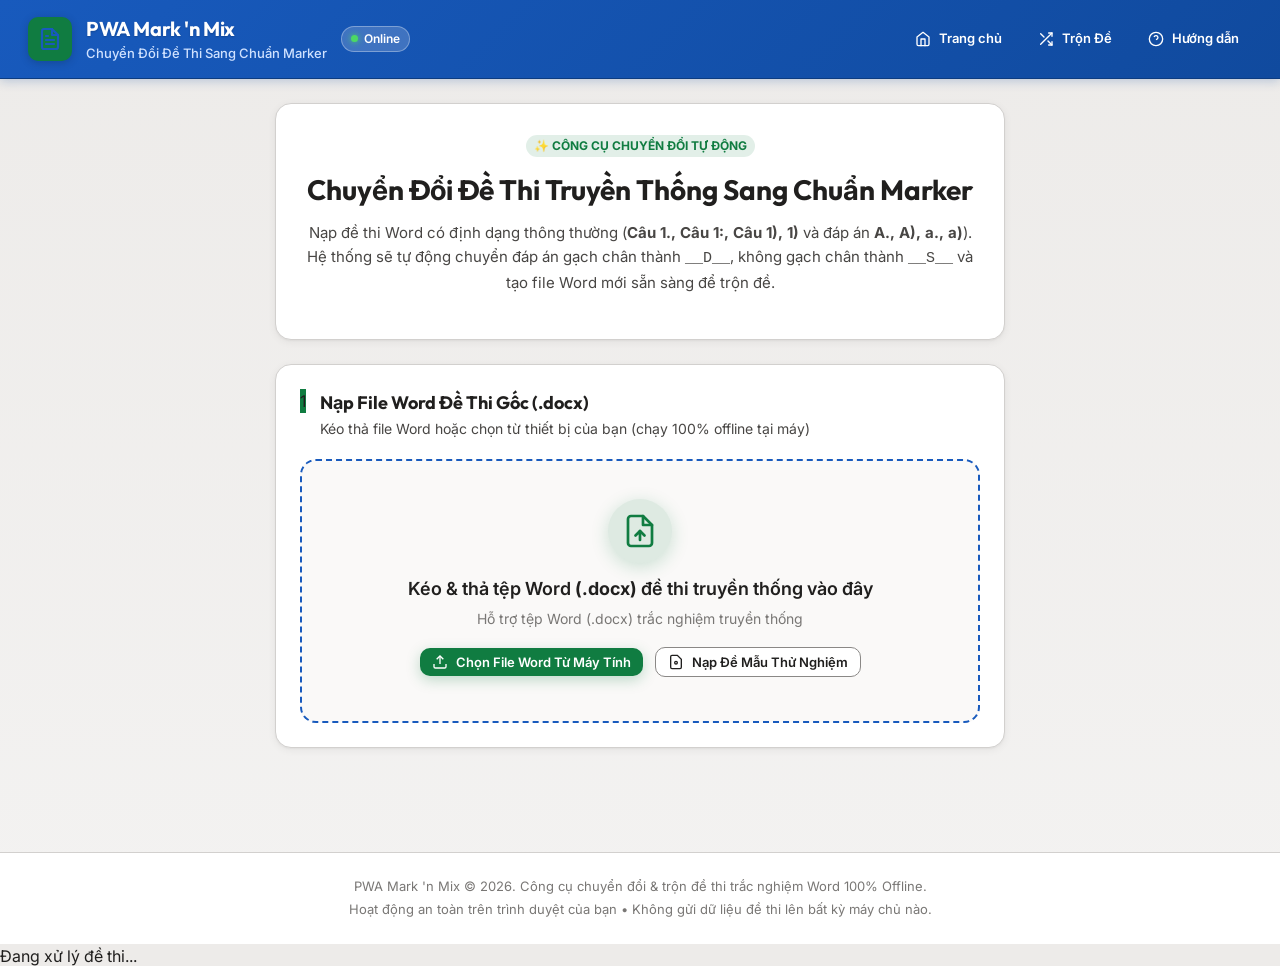
==== commit 092c31fa: "feat: enhance marker guide documentation, improve mobile responsiveness, and update service worker c" ====
--- a/convert.html
+++ b/convert.html
@@ -114,44 +114,43 @@
 
         <div class="dropzone-container">
           <div id="dropzoneConvert" class="dropzone" tabindex="0" role="button" aria-label="Kéo thả file Word đề thi vào đây hoặc bấm để chọn file">
-            <div class="dropzone-icon" aria-hidden="true" style="color: #107c41;">
-              <svg width="48" height="48" viewBox="0 0 24 24" fill="none" stroke="currentColor" stroke-width="1.8" stroke-linecap="round" stroke-linejoin="round">
-                <path d="M14 2H6a2 2 0 0 0-2 2v16a2 2 0 0 0 2 2h12a2 2 0 0 0 2-2V8z"></path>
-                <polyline points="14 2 14 8 20 8"></polyline>
-                <polyline points="12 18 12 12 9 15"></polyline>
-                <polyline points="12 12 15 15"></polyline>
-              </svg>
-            </div>
-            <div class="dropzone-text">
-              <span class="dropzone-title">Kéo &amp; thả tệp Word (.docx) đề thi truyền thống vào đây</span>
-              <span class="dropzone-hint">Hệ thống tự động phát hiện Câu 1., Câu 1:, 1) và gạch chân đáp án đúng</span>
-            </div>
-            <div class="dropzone-actions">
-              <button id="btnSelectFile" type="button" class="btn btn-outline" style="border-color: #107c41; color: #107c41;">
-                <svg width="18" height="18" viewBox="0 0 24 24" fill="none" stroke="currentColor" stroke-width="2">
-                  <path d="M21 15v4a2 2 0 0 1-2 2H5a2 2 0 0 1-2-2v-4"/>
-                  <polyline points="17 8 12 3 7 8"/>
-                  <line x1="12" y1="3" x2="12" y2="15"/>
-                </svg>
-                <span>Chọn File Word Từ Máy Tính</span>
-              </button>
-              <button id="btnLoadSampleTrad" type="button" class="btn btn-ghost" title="Dùng thử dữ liệu mẫu truyền thống có sẵn">
-                <svg width="18" height="18" viewBox="0 0 24 24" fill="none" stroke="currentColor" stroke-width="2">
+            <input id="fileInputConvert" type="file" accept=".docx,application/vnd.openxmlformats-officedocument.wordprocessingml.document" class="file-input-hidden" aria-label="Chọn file docx" style="display: none;" hidden>
+            <div class="dropzone-content">
+              <div class="dropzone-icon-circle" style="background: rgba(16, 124, 65, 0.12); color: #107c41; box-shadow: 0 4px 18px rgba(16, 124, 65, 0.2);">
+                <svg width="36" height="36" viewBox="0 0 24 24" fill="none" stroke="currentColor" stroke-width="1.8" stroke-linecap="round" stroke-linejoin="round">
                   <path d="M14 2H6a2 2 0 0 0-2 2v16a2 2 0 0 0 2 2h12a2 2 0 0 0 2-2V8z"></path>
-                  <circle cx="12" cy="13" r="2"></circle>
-                </svg>
-                <span>Nạp Đề Mẫu Thử Nghiệm</span>
-              </button>
-            </div>
-            <input id="fileInputConvert" type="file" accept=".docx,application/vnd.openxmlformats-officedocument.wordprocessingml.document" class="sr-only" aria-label="Chọn file docx">
-          </div>
-        </div>
-
-        <div style="display: flex; gap: 12px; flex-wrap: wrap; margin-top: 16px; justify-content: center;">
-          <span class="hub-feature-pill">✓ Nhận diện Câu 1., Câu 1:, Câu 1), 1)</span>
-          <span class="hub-feature-pill">✓ Đáp án gạch chân <u>A.</u> / <u>A</u>) &rarr; __D__</span>
-          <span class="hub-feature-pill">✓ Tách đáp án thẳng hàng 2 - 4 cột</span>
-          <span class="hub-feature-pill">✓ Bảo toàn 100% hình ảnh inline</span>
+                  <polyline points="14 2 14 8 20 8"></polyline>
+                  <polyline points="12 18 12 12 9 15"></polyline>
+                  <polyline points="12 12 15 15"></polyline>
+                </svg>
+              </div>
+              <div class="dropzone-text">
+                <p class="dropzone-primary-text" style="font-size: 1.125rem; font-weight: 600; color: var(--text-primary); margin: 0;">
+                  Kéo &amp; thả tệp Word <strong>(.docx)</strong> đề thi truyền thống vào đây
+                </p>
+                <p class="dropzone-secondary-text" style="font-size: 0.875rem; color: var(--text-muted); margin: 6px 0 0 0;">
+                  Hỗ trợ tệp Word (.docx) trắc nghiệm truyền thống
+                </p>
+              </div>
+              <div class="dropzone-actions" style="display: flex; gap: 12px; align-items: center; justify-content: center; flex-wrap: wrap; margin-top: 6px;">
+                <button id="btnSelectFile" type="button" class="btn btn-primary btn-sm" style="background: #107c41; border-color: #107c41; color: #fff; box-shadow: 0 4px 14px rgba(16, 124, 65, 0.25);">
+                  <svg width="16" height="16" viewBox="0 0 24 24" fill="none" stroke="currentColor" stroke-width="2">
+                    <path d="M21 15v4a2 2 0 0 1-2 2H5a2 2 0 0 1-2-2v-4"></path>
+                    <polyline points="17 8 12 3 7 8"></polyline>
+                    <line x1="12" y1="3" x2="12" y2="15"></line>
+                  </svg>
+                  <span>Chọn File Word Từ Máy Tính</span>
+                </button>
+                <button id="btnLoadSampleTrad" type="button" class="btn btn-secondary btn-sm" title="Dùng thử dữ liệu mẫu truyền thống có sẵn">
+                  <svg width="16" height="16" viewBox="0 0 24 24" fill="none" stroke="currentColor" stroke-width="2">
+                    <path d="M14 2H6a2 2 0 0 0-2 2v16a2 2 0 0 0 2 2h12a2 2 0 0 0 2-2V8z"></path>
+                    <circle cx="12" cy="13" r="2"></circle>
+                  </svg>
+                  <span>Nạp Đề Mẫu Thử Nghiệm</span>
+                </button>
+              </div>
+            </div>
+          </div>
         </div>
       </section>
 
--- a/css/style.css
+++ b/css/style.css
@@ -412,14 +412,42 @@
   opacity: 1;
 }
 
-.file-input-hidden {
-  position: absolute;
-  width: 0.1px;
-  height: 0.1px;
-  opacity: 0;
-  overflow: hidden;
-  z-index: -1;
-  pointer-events: none;
+.file-input-hidden,
+.sr-only {
+  position: absolute !important;
+  width: 0.1px !important;
+  height: 0.1px !important;
+  opacity: 0 !important;
+  overflow: hidden !important;
+  z-index: -1 !important;
+  pointer-events: none !important;
+  clip: rect(0, 0, 0, 0) !important;
+  display: none !important;
+}
+
+.dropzone-actions {
+  display: flex;
+  align-items: center;
+  justify-content: center;
+  gap: 12px;
+  flex-wrap: wrap;
+  margin: 6px 0;
+}
+
+.dropzone-title {
+  display: block;
+  font-size: 1.125rem;
+  font-weight: 600;
+  color: var(--text-primary);
+  margin-bottom: 4px;
+  line-height: 1.4;
+}
+
+.dropzone-hint {
+  display: block;
+  font-size: 0.875rem;
+  color: var(--text-muted);
+  line-height: 1.4;
 }
 
 .dropzone-content {
